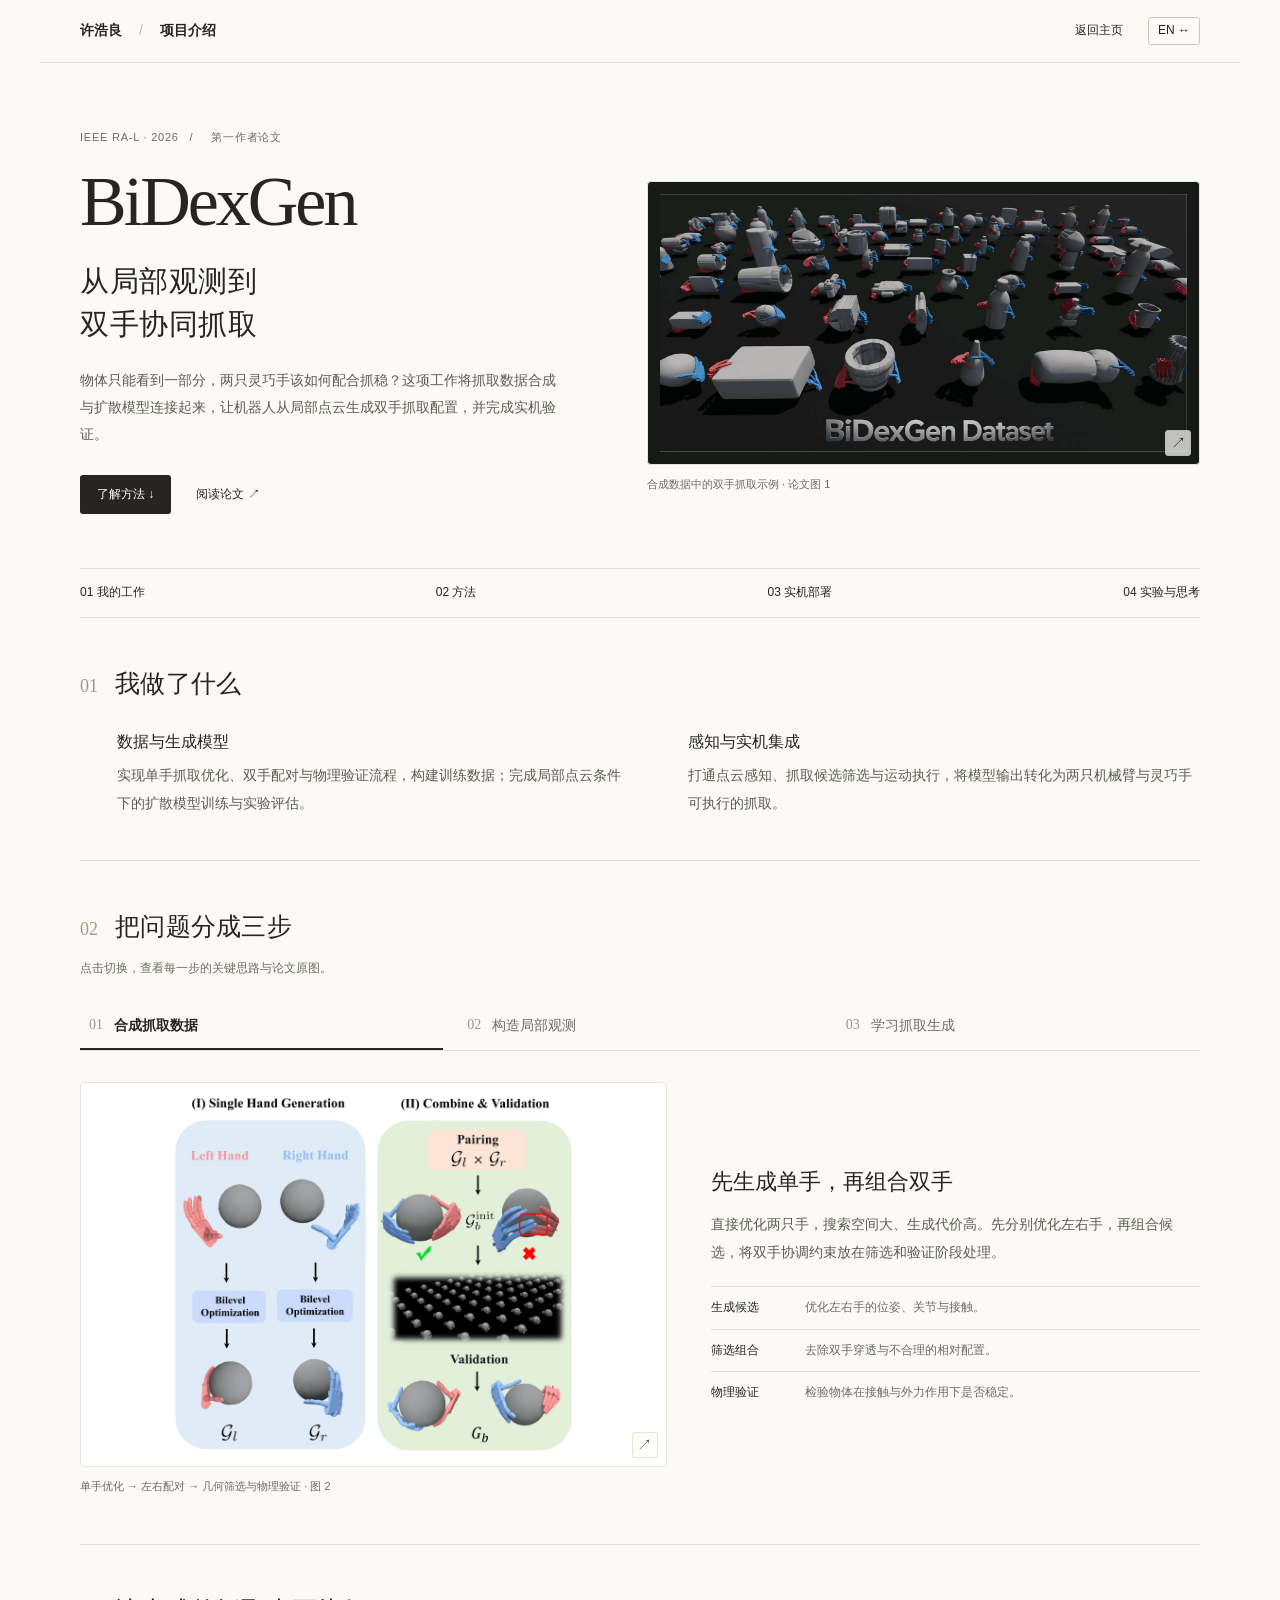
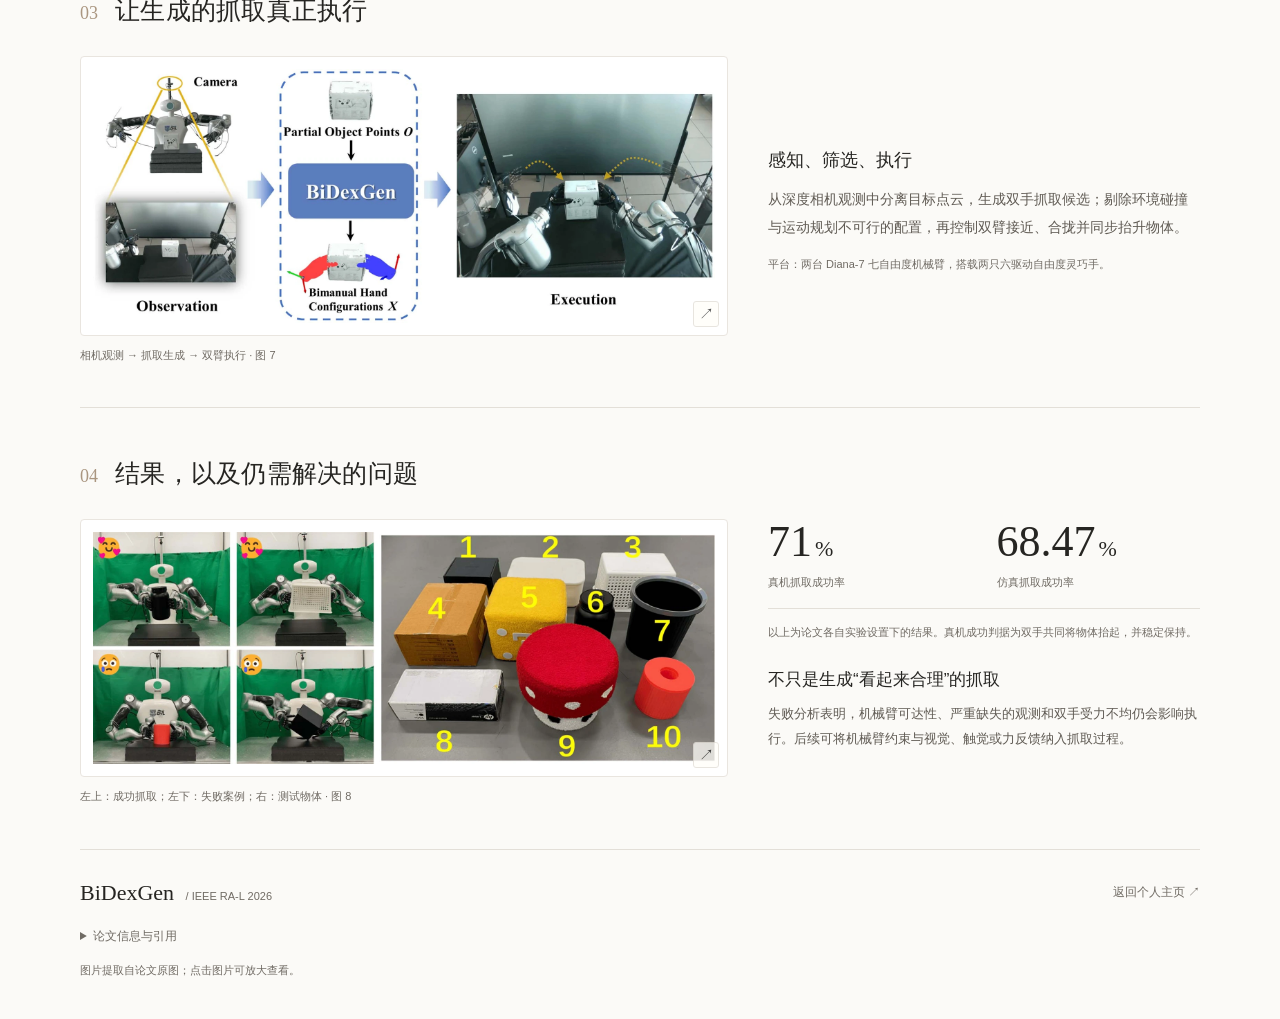
==== projects/bidexgen.html @ 2f2346ed "Add bilingual visual BiDexGen project overview" ====
<!doctype html><html lang="zh-CN"><head><meta charset="utf-8"><meta name="viewport" content="width=device-width, initial-scale=1"><meta name="description" content="BiDexGen 项目介绍：从抓取数据合成、局部观测建模到双臂灵巧手实机验证。"><title>BiDexGen · 许浩良</title><link rel="icon" href="../assets/favicon.svg"><link rel="stylesheet" href="project.css?v=20261104"><script defer src="project.js?v=20261104"></script></head><body><a data-zh="跳转到正文" data-en="Skip to content" class="skip" href="#main">跳转到正文</a><header class="topbar"><a class="home" href="../index.html"><span data-zh="许浩良" data-en="Haoliang Xu" >许浩良</span> <span aria-hidden="true">/</span> <span data-zh="项目介绍" data-en="Project notes" >项目介绍</span></a><div class="top-actions"><a data-zh="返回主页" data-en="Back to home" href="../index.html#publications">返回主页</a><button id="language" type="button" aria-label="Switch to English">EN ↔</button></div></header><main id="main"><section class="hero"><div class="hero-copy"><p class="eyebrow">IEEE RA-L · 2026 <span> / </span><span data-zh="第一作者论文" data-en="First-author publication" >第一作者论文</span></p><h1>BiDexGen</h1><h2 data-zh="从局部观测到
双手协同抓取" data-en="Bimanual grasping
from partial observations" class="hero-title">从局部观测到
双手协同抓取</h2><p data-zh="物体只能看到一部分，两只灵巧手该如何配合抓稳？这项工作将抓取数据合成与扩散模型连接起来，让机器人从局部点云生成双手抓取配置，并完成实机验证。" data-en="How can two dexterous hands grasp an object when only part of it is visible? This work connects synthetic grasp data with diffusion-based generation, taking partial point clouds to coordinated grasps and real-robot execution." class="lead">物体只能看到一部分，两只灵巧手该如何配合抓稳？这项工作将抓取数据合成与扩散模型连接起来，让机器人从局部点云生成双手抓取配置，并完成实机验证。</p><div class="hero-links"><a data-zh="了解方法 ↓" data-en="Explore the method ↓" class="solid-link" href="#method">了解方法 ↓</a><a data-zh="阅读论文 ↗" data-en="Read paper ↗" href="https://doi.org/10.1109/LRA.2026.3730312" target="_blank" rel="noopener">阅读论文 ↗</a></div></div><figure class="hero-figure"><a class="figure-link" href="../assets/projects/bidexgen/dataset.webp" data-figure aria-label="合成数据中的双手抓取示例 · 论文图 1"><img src="../assets/projects/bidexgen/dataset.webp" alt="合成数据中的双手抓取示例 · 论文图 1" loading="lazy" decoding="async"/><span class="zoom-mark" aria-hidden="true">↗</span></a><figcaption data-zh="合成数据中的双手抓取示例 · 论文图 1" data-en="Examples of synthesized bimanual grasps · Fig. 1" >合成数据中的双手抓取示例 · 论文图 1</figcaption></figure></section><nav class="chapter-nav" aria-label="Project sections"><a data-zh="01 我的工作" data-en="01 My work" href="#work">01 我的工作</a><a data-zh="02 方法" data-en="02 Method" href="#method">02 方法</a><a data-zh="03 实机部署" data-en="03 Deployment" href="#robot">03 实机部署</a><a data-zh="04 实验与思考" data-en="04 Findings" href="#results">04 实验与思考</a></nav><section id="work" class="work section"><div class="section-heading"><span class="section-number">01</span><h2 data-zh="我做了什么" data-en="My contribution" >我做了什么</h2></div><div class="work-grid"><div><h3 data-zh="数据与生成模型" data-en="Data and generative modeling" >数据与生成模型</h3><p data-zh="实现单手抓取优化、双手配对与物理验证流程，构建训练数据；完成局部点云条件下的扩散模型训练与实验评估。" data-en="Implemented single-hand grasp optimization, bimanual pairing and physical validation to construct training data; trained and evaluated a diffusion model conditioned on partial point clouds." >实现单手抓取优化、双手配对与物理验证流程，构建训练数据；完成局部点云条件下的扩散模型训练与实验评估。</p></div><div><h3 data-zh="感知与实机集成" data-en="Perception and robot integration" >感知与实机集成</h3><p data-zh="打通点云感知、抓取候选筛选与运动执行，将模型输出转化为两只机械臂与灵巧手可执行的抓取。" data-en="Connected point-cloud perception, grasp-candidate screening and motion execution to turn model predictions into grasps executable by two arms and dexterous hands." >打通点云感知、抓取候选筛选与运动执行，将模型输出转化为两只机械臂与灵巧手可执行的抓取。</p></div></div></section><section id="method" class="section"><div class="section-heading"><span class="section-number">02</span><h2 data-zh="把问题分成三步" data-en="Three connected steps" >把问题分成三步</h2></div><p data-zh="点击切换，查看每一步的关键思路与论文原图。" data-en="Select a step to explore the idea and the original figure." class="section-intro">点击切换，查看每一步的关键思路与论文原图。</p><div class="method-tabs" role="tablist" aria-label="Method stages"><button type="button" role="tab" id="tab-data" aria-controls="panel-data" aria-selected="true" tabindex="0"><span class="tab-number">01</span><span data-zh="合成抓取数据" data-en="Synthesize grasps" >合成抓取数据</span></button><button type="button" role="tab" id="tab-view" aria-controls="panel-view" aria-selected="false" tabindex="-1"><span class="tab-number">02</span><span data-zh="构造局部观测" data-en="Match observations" >构造局部观测</span></button><button type="button" role="tab" id="tab-model" aria-controls="panel-model" aria-selected="false" tabindex="-1"><span class="tab-number">03</span><span data-zh="学习抓取生成" data-en="Learn generation" >学习抓取生成</span></button></div><div class="method-panel data" id="panel-data" role="tabpanel" aria-labelledby="tab-data" tabindex="0"><figure class=""><a class="figure-link" href="../assets/projects/bidexgen/synthesis.webp" data-figure aria-label="单手优化 → 左右配对 → 几何筛选与物理验证 · 图 2"><img src="../assets/projects/bidexgen/synthesis.webp" alt="单手优化 → 左右配对 → 几何筛选与物理验证 · 图 2" loading="lazy" decoding="async"/><span class="zoom-mark" aria-hidden="true">↗</span></a><figcaption data-zh="单手优化 → 左右配对 → 几何筛选与物理验证 · 图 2" data-en="Single-hand optimization → pairing → filtering and physical validation · Fig. 2" >单手优化 → 左右配对 → 几何筛选与物理验证 · 图 2</figcaption></figure><div class="method-copy"><h3 data-zh="先生成单手，再组合双手" data-en="Generate each hand, then pair them" >先生成单手，再组合双手</h3><p data-zh="直接优化两只手，搜索空间大、生成代价高。先分别优化左右手，再组合候选，将双手协调约束放在筛选和验证阶段处理。" data-en="Jointly optimizing two dexterous hands is expensive. Optimizing each hand first and pairing the candidates reduces the search burden; filtering and validation then enforce bimanual compatibility." >直接优化两只手，搜索空间大、生成代价高。先分别优化左右手，再组合候选，将双手协调约束放在筛选和验证阶段处理。</p><dl><div><dt data-zh="生成候选" data-en="Generate candidates" >生成候选</dt><dd data-zh="优化左右手的位姿、关节与接触。" data-en="Optimize hand poses, joints and contacts." >优化左右手的位姿、关节与接触。</dd></div><div><dt data-zh="筛选组合" data-en="Filter pairs" >筛选组合</dt><dd data-zh="去除双手穿透与不合理的相对配置。" data-en="Reject inter-hand penetration and incompatible configurations." >去除双手穿透与不合理的相对配置。</dd></div><div><dt data-zh="物理验证" data-en="Validate physically" >物理验证</dt><dd data-zh="检验物体在接触与外力作用下是否稳定。" data-en="Check stability under contact and external forces." >检验物体在接触与外力作用下是否稳定。</dd></div></dl></div></div><div class="method-panel view" id="panel-view" role="tabpanel" aria-labelledby="tab-view" tabindex="0"><figure class=""><a class="figure-link" href="../assets/projects/bidexgen/observation.webp" data-figure aria-label="完整几何、抓取标注、视角选择与观测—抓取对 · 图 4"><img src="../assets/projects/bidexgen/observation.webp" alt="完整几何、抓取标注、视角选择与观测—抓取对 · 图 4" loading="lazy" decoding="async"/><span class="zoom-mark" aria-hidden="true">↗</span></a><figcaption data-zh="完整几何、抓取标注、视角选择与观测—抓取对 · 图 4" data-en="Geometry, grasp labels, view selection and observation–grasp pairs · Fig. 4" >完整几何、抓取标注、视角选择与观测—抓取对 · 图 4</figcaption></figure><div class="method-copy"><h3 data-zh="让看到的部分与抓取接触对应" data-en="Align visible surfaces with grasp contacts" >让看到的部分与抓取接触对应</h3><p data-zh="合成抓取使用完整几何，实机却只能看到局部表面。训练时结合手掌接近方向与指尖接触区域选取虚拟视角，让点云与抓取标注在空间上对应。" data-en="Synthetic grasps use complete geometry, while a real camera sees only part of an object. During training-data construction, palm approach directions and fingertip contacts guide virtual-view selection, aligning observations with grasp labels." >合成抓取使用完整几何，实机却只能看到局部表面。训练时结合手掌接近方向与指尖接触区域选取虚拟视角，让点云与抓取标注在空间上对应。</p><dl><div><dt data-zh="输入" data-en="Input" >输入</dt><dd data-zh="完整物体几何及双手抓取标注。" data-en="Complete object geometry and a labeled bimanual grasp." >完整物体几何及双手抓取标注。</dd></div><div><dt data-zh="关键处理" data-en="Key step" >关键处理</dt><dd data-zh="优先保留与双手接触相关的可见表面。" data-en="Favor views exposing contact-relevant surfaces for both hands." >优先保留与双手接触相关的可见表面。</dd></div><div><dt data-zh="作用范围" data-en="Scope" >作用范围</dt><dd data-zh="用于离线构造训练数据，不是在线控制相机。" data-en="Offline training-data construction, not online camera control." >用于离线构造训练数据，不是在线控制相机。</dd></div></dl></div></div><div class="method-panel model" id="panel-model" role="tabpanel" aria-labelledby="tab-model" tabindex="0"><figure class=""><a class="figure-link" href="../assets/projects/bidexgen/diffusion.webp" data-figure aria-label="条件扩散过程与单步去噪网络 · 图 3"><img src="../assets/projects/bidexgen/diffusion.webp" alt="条件扩散过程与单步去噪网络 · 图 3" loading="lazy" decoding="async"/><span class="zoom-mark" aria-hidden="true">↗</span></a><figcaption data-zh="条件扩散过程与单步去噪网络 · 图 3" data-en="Conditional diffusion and the one-step denoising network · Fig. 3" >条件扩散过程与单步去噪网络 · 图 3</figcaption></figure><div class="method-copy"><h3 data-zh="从局部点云，生成两只手的配置" data-en="From partial points to two hand configurations" >从局部点云，生成两只手的配置</h3><p data-zh="以局部点云为条件，从噪声开始迭代去噪，同时生成双手腕部位姿与关节配置。模型可以给出多个候选，供后续执行筛选。" data-en="Conditioned on a partial point cloud, iterative denoising generates both wrist poses and hand joint configurations. Multiple candidates can then be screened for execution." >以局部点云为条件，从噪声开始迭代去噪，同时生成双手腕部位姿与关节配置。模型可以给出多个候选，供后续执行筛选。</p><dl><div><dt data-zh="几何条件" data-en="Geometry" >几何条件</dt><dd data-zh="用 BPS 编码局部点云。" data-en="Encode the partial cloud with a Basis Point Set (BPS)." >用 BPS 编码局部点云。</dd></div><div><dt data-zh="信息融合" data-en="Fusion" >信息融合</dt><dd data-zh="通过注意力融合物体几何与双手抓取特征。" data-en="Use attention to combine object geometry and grasp features." >通过注意力融合物体几何与双手抓取特征。</dd></div><div><dt data-zh="模型输出" data-en="Output" >模型输出</dt><dd data-zh="双手抓取配置，而非完整运动轨迹。" data-en="Bimanual grasp configurations, rather than full motion trajectories." >双手抓取配置，而非完整运动轨迹。</dd></div></dl></div></div></section><section id="robot" class="section"><div class="section-heading"><span class="section-number">03</span><h2 data-zh="让生成的抓取真正执行" data-en="Making generated grasps executable" >让生成的抓取真正执行</h2></div><div class="deployment-grid"><figure class=""><a class="figure-link" href="../assets/projects/bidexgen/deployment.webp" data-figure aria-label="相机观测 → 抓取生成 → 双臂执行 · 图 7"><img src="../assets/projects/bidexgen/deployment.webp" alt="相机观测 → 抓取生成 → 双臂执行 · 图 7" loading="lazy" decoding="async"/><span class="zoom-mark" aria-hidden="true">↗</span></a><figcaption data-zh="相机观测 → 抓取生成 → 双臂执行 · 图 7" data-en="Camera observation → grasp generation → dual-arm execution · Fig. 7" >相机观测 → 抓取生成 → 双臂执行 · 图 7</figcaption></figure><div><h3 data-zh="感知、筛选、执行" data-en="Perceive, screen, execute" >感知、筛选、执行</h3><p data-zh="从深度相机观测中分离目标点云，生成双手抓取候选；剔除环境碰撞与运动规划不可行的配置，再控制双臂接近、合拢并同步抬升物体。" data-en="Segment the target point cloud from depth observations and generate bimanual grasp candidates. Reject environmental collisions and motion-planning failures, then approach, close both hands and lift the object synchronously." >从深度相机观测中分离目标点云，生成双手抓取候选；剔除环境碰撞与运动规划不可行的配置，再控制双臂接近、合拢并同步抬升物体。</p><p data-zh="平台：两台 Diana-7 七自由度机械臂，搭载两只六驱动自由度灵巧手。" data-en="Platform: two Diana-7 seven-DoF arms, each fitted with a dexterous hand with six actuated DoFs." class="small-note">平台：两台 Diana-7 七自由度机械臂，搭载两只六驱动自由度灵巧手。</p></div></div></section><section id="results" class="section results"><div class="section-heading"><span class="section-number">04</span><h2 data-zh="结果，以及仍需解决的问题" data-en="Results and remaining challenges" >结果，以及仍需解决的问题</h2></div><div class="results-grid"><div><figure class=""><a class="figure-link" href="../assets/projects/bidexgen/experiments.webp" data-figure aria-label="左上：成功抓取；左下：失败案例；右：测试物体 · 图 8"><img src="../assets/projects/bidexgen/experiments.webp" alt="左上：成功抓取；左下：失败案例；右：测试物体 · 图 8" loading="lazy" decoding="async"/><span class="zoom-mark" aria-hidden="true">↗</span></a><figcaption data-zh="左上：成功抓取；左下：失败案例；右：测试物体 · 图 8" data-en="Upper left: successes; lower left: failures; right: test objects · Fig. 8" >左上：成功抓取；左下：失败案例；右：测试物体 · 图 8</figcaption></figure></div><div class="results-copy"><div class="metrics"><div><strong>71<span>%</span></strong><span data-zh="真机抓取成功率" data-en="Real-robot grasp success" >真机抓取成功率</span></div><div><strong>68.47<span>%</span></strong><span data-zh="仿真抓取成功率" data-en="Simulation grasp success" >仿真抓取成功率</span></div></div><p data-zh="以上为论文各自实验设置下的结果。真机成功判据为双手共同将物体抬起，并稳定保持。" data-en="Results are reported under the respective experimental settings in the paper. Real-robot success requires lifting the object with both hands and holding it stably." class="small-note">以上为论文各自实验设置下的结果。真机成功判据为双手共同将物体抬起，并稳定保持。</p><h3 data-zh="不只是生成“看起来合理”的抓取" data-en="Beyond plausible-looking grasps" >不只是生成“看起来合理”的抓取</h3><p data-zh="失败分析表明，机械臂可达性、严重缺失的观测和双手受力不均仍会影响执行。后续可将机械臂约束与视觉、触觉或力反馈纳入抓取过程。" data-en="Failures expose limits in arm reachability, severely incomplete observations and unbalanced support. Incorporating arm constraints and visual, tactile or force feedback is a direction for further work." >失败分析表明，机械臂可达性、严重缺失的观测和双手受力不均仍会影响执行。后续可将机械臂约束与视觉、触觉或力反馈纳入抓取过程。</p></div></div></section><footer><div class="footer-top"><div class="footer-brand">BiDexGen <span> / IEEE RA-L 2026</span></div><a data-zh="返回个人主页 ↗" data-en="Back to homepage ↗" href="../index.html#publications">返回个人主页 ↗</a></div><details><summary><span data-zh="论文信息与引用" data-en="Publication and citation" >论文信息与引用</span></summary><p>Haoliang Xu, Zexiang Guo, Lipeng Chen, Syed Muhammad Nashit Arshad, Fei Chen, and Qiang Li. <em>Toward Bimanual Dexterous Grasp of Partially Observable Objects With Data Synthesis and Diffusion-Based Generation Approach.</em> IEEE Robotics and Automation Letters, 11(11): 12496–12503, 2026. <a href="https://doi.org/10.1109/LRA.2026.3730312">doi:10.1109/LRA.2026.3730312</a></p></details><p data-zh="图片提取自论文原图；点击图片可放大查看。" data-en="Figures extracted from the paper. Select any figure to enlarge it." class="small-note">图片提取自论文原图；点击图片可放大查看。</p></footer></main><dialog id="figure-dialog" aria-label="Figure viewer"><div class="viewer-bar"><p id="figure-title"></p><button id="close-figure" type="button"><span data-zh="关闭 ×" data-en="Close ×" >关闭 ×</span></button></div><img id="figure-large" alt=""></dialog></body></html>
---- projects/project.css ----
:root{color-scheme:light;--ink:#262522;--muted:#706b64;--line:#e3dfd8;--accent:#855b38;--paper:#fbfaf7}*{box-sizing:border-box}html{scroll-behavior:smooth;scroll-padding-top:92px}body{margin:0;background:var(--paper);color:var(--ink);font-family:Inter,-apple-system,BlinkMacSystemFont,"Segoe UI","Noto Sans CJK SC","Microsoft YaHei",sans-serif;font-size:15px;line-height:1.8}a{color:inherit;text-decoration:none}button{font:inherit;color:inherit;cursor:pointer}a:focus-visible,button:focus-visible,[tabindex]:focus-visible{outline:2px solid var(--accent);outline-offset:5px}a:hover{color:var(--accent)}p,h1,h2,h3,figure,dl,dd{margin:0}button,a{-webkit-tap-highlight-color:transparent}.skip{position:fixed;top:-100px;background:#fff;padding:12px;z-index:20}.skip:focus{top:0}.topbar{position:sticky;top:0;z-index:5;display:flex;justify-content:space-between;align-items:center;max-width:1200px;margin:auto;padding:17px 40px;background:rgba(251,250,247,.97);border-bottom:1px solid var(--line);gap:20px}.home{font-size:14px;font-weight:600}.home>span[aria-hidden]{margin:0 13px;font-weight:400;color:#bcb5ac}.top-actions{display:flex;gap:25px;align-items:center;font-size:12px}#language{border:1px solid #cfc7bc;border-radius:3px;background:transparent;padding:2px 9px;white-space:nowrap}main{max-width:1200px;padding:0 40px;margin:auto}.hero{display:grid;grid-template-columns:1fr 1.08fr;align-items:center;gap:55px;padding:65px 0 54px}.eyebrow{font-size:11px;letter-spacing:.07em;color:var(--muted)}.eyebrow>span{margin:0 7px}h1{font-family:Georgia,"Times New Roman",serif;font-weight:400;font-size:70px;letter-spacing:-3px;line-height:1.12;margin:16px 0 18px}.hero-title{white-space:pre-line;font-size:29px;line-height:1.5;font-weight:500;letter-spacing:.02em}.lead{font-size:14px;color:#605b54;line-height:1.95;margin-top:20px;max-width:480px}.hero-links{display:flex;align-items:center;gap:25px;font-size:12px;margin-top:26px}.solid-link{background:var(--ink);color:#fff;padding:9px 17px;border-radius:3px}.solid-link:hover{background:#484138;color:#fff}.hero-figure{min-width:0}.hero-figure .figure-link{background:#171917;border-radius:4px;overflow:hidden}.hero-figure img{width:100%;height:auto}.figure-link{display:flex;position:relative;align-items:center;justify-content:center;background:#fff;border:1px solid #e9e5df;border-radius:4px;padding:12px}.figure-link img{max-width:100%;width:100%;height:auto;display:block;object-fit:contain}.zoom-mark{position:absolute;bottom:8px;right:8px;background:#fffef9e8;color:#333;border:1px solid #e3dfd8;border-radius:3px;line-height:24px;width:26px;text-align:center;opacity:.8;font-family:sans-serif}.figure-link:hover .zoom-mark{opacity:1}figcaption{font-size:11px;line-height:1.7;color:var(--muted);margin-top:10px}.chapter-nav{display:flex;justify-content:space-between;border-top:1px solid var(--line);border-bottom:1px solid var(--line);padding:13px 0;gap:20px;font-size:12px}.section{padding:43px 0;border-bottom:1px solid var(--line)}.section-heading{display:flex;align-items:baseline;gap:17px;margin-bottom:23px}.section-number{font-family:Georgia,serif;font-size:18px;color:#aa9680}.section-heading h2{font-size:25px;font-weight:500;letter-spacing:.01em}h3{font-size:18px;line-height:1.6;font-weight:500;margin-bottom:12px}.work-grid{display:grid;grid-template-columns:1fr 1fr;gap:58px;padding-left:37px}.work-grid h3{font-size:16px;margin-bottom:8px}.work-grid p,.method-copy p,.deployment-grid p,.results-copy p{color:#605b54;font-size:14px;line-height:1.95}.section-intro{font-size:12px;color:var(--muted);margin-top:-14px;margin-bottom:22px}.method-tabs{display:grid;grid-template-columns:repeat(3,1fr);border-bottom:1px solid var(--line);gap:15px}.method-tabs button{display:flex;align-items:center;gap:11px;padding:12px 9px;border:0;border-bottom:2px solid transparent;background:transparent;font-size:14px;line-height:1.6;text-align:left;color:var(--muted)}.tab-number{font:14px Georgia,serif;color:#a29687}.method-tabs button[aria-selected=true]{color:var(--ink);border-bottom-color:var(--ink);font-weight:600}.method-tabs button:hover{background:#f2efe9}.method-panel{display:grid;grid-template-columns:1.2fr 1fr;gap:44px;align-items:center;padding-top:26px;min-height:450px}.method-panel[hidden]{display:none}.method-panel figure{min-width:0}.method-panel .figure-link{min-height:315px}.method-panel img{max-height:365px}.method-panel.data .figure-link{padding:14px;min-height:370px}.method-panel.data img{height:355px;width:auto}.method-copy{padding:15px 0}.method-copy h3{font-size:22px;line-height:1.6}.method-copy dl{margin-top:20px}.method-copy dl>div{display:grid;grid-template-columns:80px 1fr;gap:14px;border-top:1px solid var(--line);padding:10px 0;font-size:12px;line-height:1.8}.method-copy dt{font-weight:500}.method-copy dd{color:var(--muted)}.deployment-grid{display:grid;grid-template-columns:1.5fr 1fr;align-items:center;gap:40px}.deployment-grid .figure-link{min-height:230px}.small-note{font-size:11px!important;color:var(--muted)!important;line-height:1.8!important;margin-top:14px}.results-grid{display:grid;grid-template-columns:1.5fr 1fr;gap:40px;align-items:start}.results-grid .figure-link{min-height:230px}.metrics{display:flex;gap:25px;border-bottom:1px solid var(--line);padding-bottom:15px;margin-top:-8px}.metrics>div{flex:1}.metrics strong{font-family:Georgia,serif;font-weight:400;font-size:44px;line-height:1.4;white-space:nowrap}.metrics strong>span{font-size:22px;margin-left:3px}.metrics>div>span{display:block;font-size:11px;color:var(--muted)}.results-copy h3{font-size:17px;margin-top:23px;margin-bottom:8px}.results-copy>p:not(.small-note){font-size:13px}footer{padding:30px 0 38px;font-size:12px;color:var(--muted)}.footer-top{display:flex;justify-content:space-between;gap:20px;align-items:center;margin-bottom:20px}.footer-brand{font:22px Georgia,serif;color:var(--ink)}.footer-brand>span{font:11px sans-serif;color:var(--muted);margin-left:6px}details summary{cursor:pointer;width:fit-content}details p{margin-top:12px;max-width:900px;overflow-wrap:anywhere}details a{text-decoration:underline}dialog{width:min(1280px,96vw);max-width:96vw;max-height:94dvh;border:1px solid #ddd;border-radius:5px;padding:16px 20px;background:#fff;color:var(--ink)}dialog::backdrop{background:#161513cf}.viewer-bar{display:flex;align-items:center;justify-content:space-between;gap:20px;margin-bottom:16px;font-size:12px}.viewer-bar button{flex:none;background:transparent;border:1px solid #ccc;border-radius:3px;padding:4px 12px;font-size:12px}#figure-large{display:block;max-width:100%;width:auto;max-height:calc(94dvh - 100px);object-fit:contain;margin:auto}.viewer-open{overflow:hidden}
@media(min-width:1000px){.hero-figure{transform:translateY(16px)}}
@media(max-width:900px){main{padding:0 26px}.topbar{padding:15px 26px}.hero{gap:25px;padding:45px 0}.hero-title{font-size:24px}h1{font-size:60px}.method-panel{gap:28px}.method-copy h3{font-size:20px}.deployment-grid,.results-grid{grid-template-columns:1.2fr 1fr;gap:26px}.work-grid{gap:32px;padding-left:0}.metrics strong{font-size:36px}}
@media(max-width:650px){html{scroll-padding-top:90px}main{padding:0 20px}.topbar{padding:13px 20px}.home{font-size:12px}.home>span[aria-hidden]{margin:0 6px}.top-actions{gap:10px}.top-actions>a{display:none}.hero{grid-template-columns:1fr;padding:30px 0;gap:28px}.eyebrow{font-size:10px}h1{font-size:58px;margin:12px 0}.hero-title{font-size:26px}.lead{font-size:14px}.hero-figure .figure-link{padding:0}.chapter-nav{display:grid;grid-template-columns:1fr 1fr;gap:7px 15px;font-size:11px}.section{padding:30px 0}.section-heading{gap:12px;margin-bottom:18px}.section-heading h2{font-size:22px}.work-grid{grid-template-columns:1fr;gap:20px}.section-intro{margin-top:-6px}.method-tabs{gap:3px}.method-tabs button{font-size:12px;gap:5px;padding:9px 3px}.tab-number{font-size:12px}.method-panel{grid-template-columns:1fr;gap:15px;padding-top:20px;min-height:0}.method-panel .figure-link,.method-panel.data .figure-link{min-height:0;padding:9px}.method-panel.data img{height:auto;max-height:340px}.method-panel img{max-height:340px}.method-copy{padding:0}.method-copy h3{font-size:20px}.method-copy dl{margin-top:16px}.method-copy dl>div{grid-template-columns:72px 1fr}.deployment-grid,.results-grid{grid-template-columns:1fr;gap:20px}.deployment-grid .figure-link,.results-grid .figure-link{min-height:0}.metrics{padding-top:6px;max-width:360px}.metrics strong{font-size:42px}.results-copy h3{margin-top:20px}.footer-top{align-items:flex-start}.footer-brand{font-size:19px}.footer-brand>span{display:block;margin:8px 0 0}.footer-top>a{font-size:11px}dialog{padding:12px}.viewer-bar{align-items:flex-start;gap:10px;font-size:11px}}
@media(prefers-reduced-motion:reduce){html{scroll-behavior:auto}}
@media print{.topbar,.chapter-nav,.hero-links,.method-tabs,.zoom-mark{display:none}.method-panel[hidden]{display:grid}.method-panel{break-inside:avoid}body{background:#fff}main{padding:0}a{color:inherit}.hero{padding-top:0}}
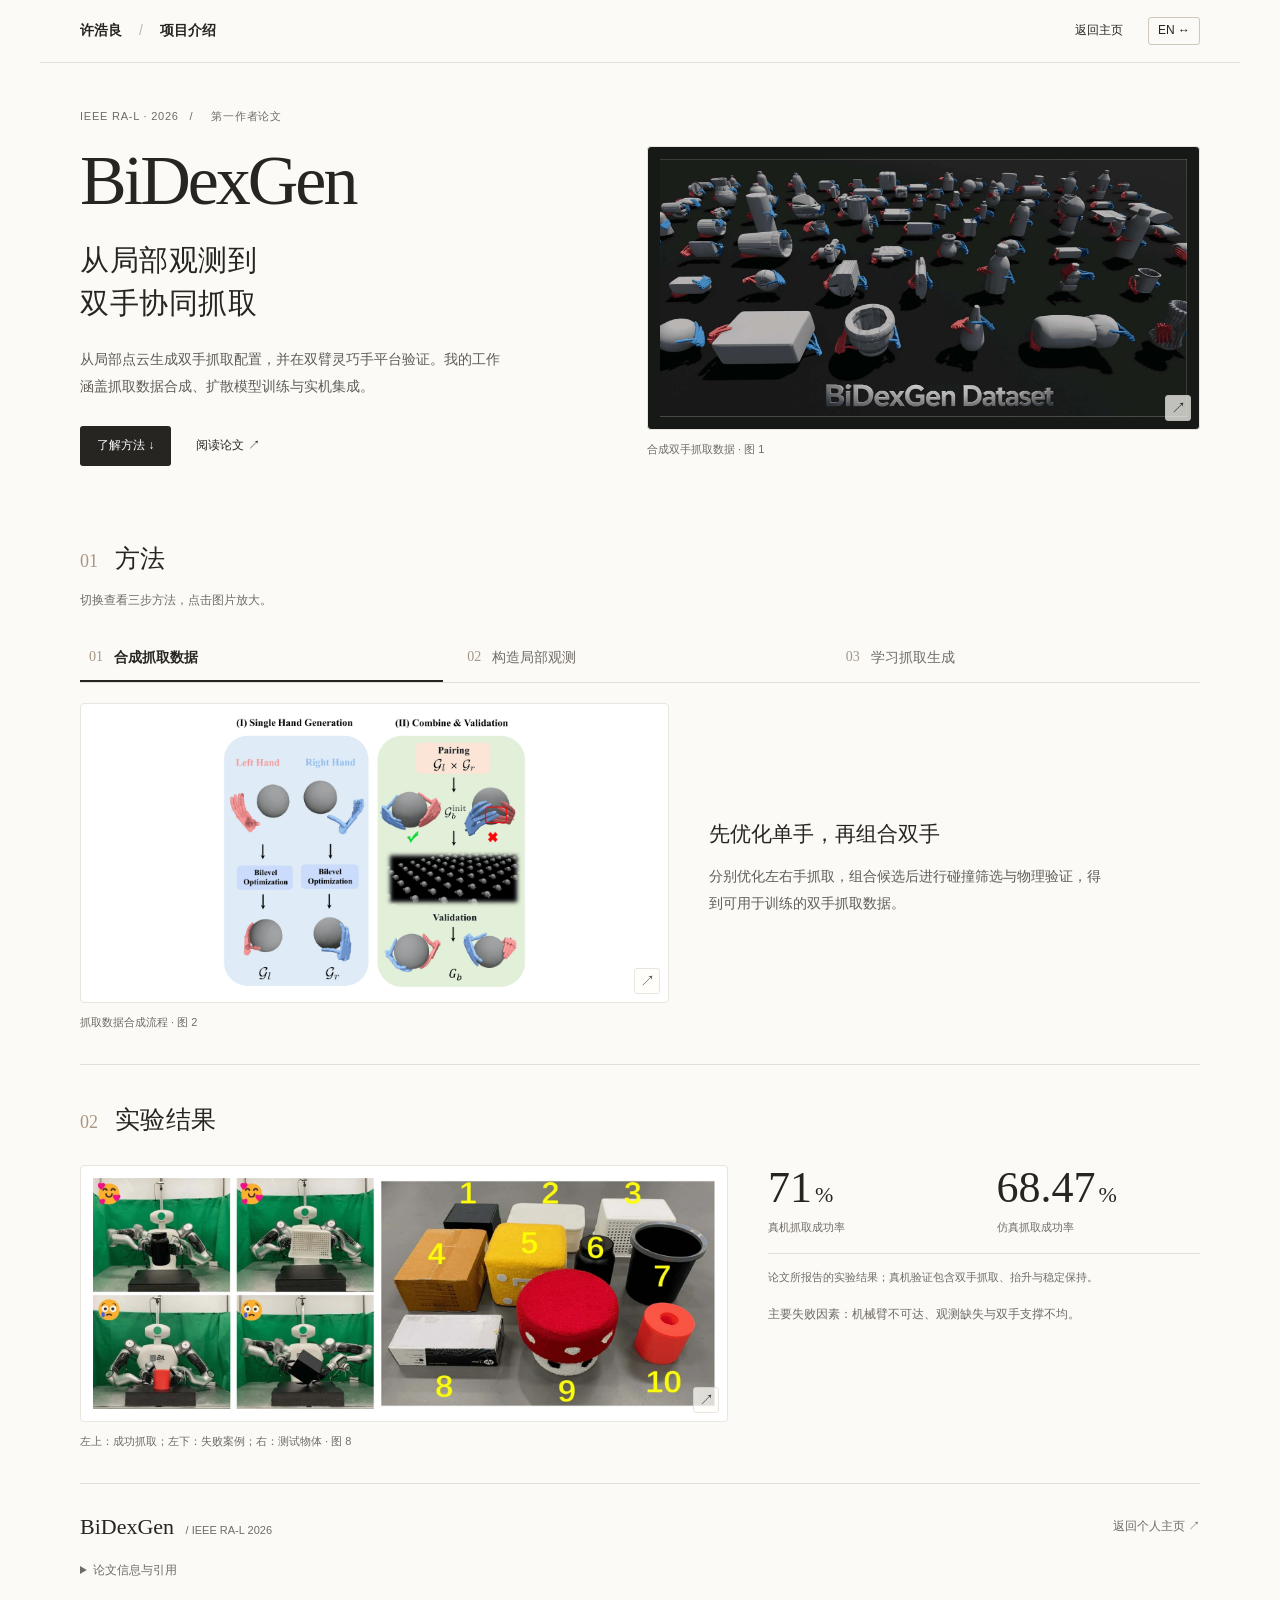
==== commit 36f6ad4e: "Condense BiDexGen overview and reduce explanatory copy" ====
--- a/projects/bidexgen.html
+++ b/projects/bidexgen.html
@@ -1,4 +1,5 @@
-<!doctype html><html lang="zh-CN"><head><meta charset="utf-8"><meta name="viewport" content="width=device-width, initial-scale=1"><meta name="description" content="BiDexGen 项目介绍：从抓取数据合成、局部观测建模到双臂灵巧手实机验证。"><title>BiDexGen · 许浩良</title><link rel="icon" href="../assets/favicon.svg"><link rel="stylesheet" href="project.css?v=20261104"><script defer src="project.js?v=20261104"></script></head><body><a data-zh="跳转到正文" data-en="Skip to content" class="skip" href="#main">跳转到正文</a><header class="topbar"><a class="home" href="../index.html"><span data-zh="许浩良" data-en="Haoliang Xu" >许浩良</span> <span aria-hidden="true">/</span> <span data-zh="项目介绍" data-en="Project notes" >项目介绍</span></a><div class="top-actions"><a data-zh="返回主页" data-en="Back to home" href="../index.html#publications">返回主页</a><button id="language" type="button" aria-label="Switch to English">EN ↔</button></div></header><main id="main"><section class="hero"><div class="hero-copy"><p class="eyebrow">IEEE RA-L · 2026 <span> / </span><span data-zh="第一作者论文" data-en="First-author publication" >第一作者论文</span></p><h1>BiDexGen</h1><h2 data-zh="从局部观测到
-双手协同抓取" data-en="Bimanual grasping
-from partial observations" class="hero-title">从局部观测到
-双手协同抓取</h2><p data-zh="物体只能看到一部分，两只灵巧手该如何配合抓稳？这项工作将抓取数据合成与扩散模型连接起来，让机器人从局部点云生成双手抓取配置，并完成实机验证。" data-en="How can two dexterous hands grasp an object when only part of it is visible? This work connects synthetic grasp data with diffusion-based generation, taking partial point clouds to coordinated grasps and real-robot execution." class="lead">物体只能看到一部分，两只灵巧手该如何配合抓稳？这项工作将抓取数据合成与扩散模型连接起来，让机器人从局部点云生成双手抓取配置，并完成实机验证。</p><div class="hero-links"><a data-zh="了解方法 ↓" data-en="Explore the method ↓" class="solid-link" href="#method">了解方法 ↓</a><a data-zh="阅读论文 ↗" data-en="Read paper ↗" href="https://doi.org/10.1109/LRA.2026.3730312" target="_blank" rel="noopener">阅读论文 ↗</a></div></div><figure class="hero-figure"><a class="figure-link" href="../assets/projects/bidexgen/dataset.webp" data-figure aria-label="合成数据中的双手抓取示例 · 论文图 1"><img src="../assets/projects/bidexgen/dataset.webp" alt="合成数据中的双手抓取示例 · 论文图 1" loading="lazy" decoding="async"/><span class="zoom-mark" aria-hidden="true">↗</span></a><figcaption data-zh="合成数据中的双手抓取示例 · 论文图 1" data-en="Examples of synthesized bimanual grasps · Fig. 1" >合成数据中的双手抓取示例 · 论文图 1</figcaption></figure></section><nav class="chapter-nav" aria-label="Project sections"><a data-zh="01 我的工作" data-en="01 My work" href="#work">01 我的工作</a><a data-zh="02 方法" data-en="02 Method" href="#method">02 方法</a><a data-zh="03 实机部署" data-en="03 Deployment" href="#robot">03 实机部署</a><a data-zh="04 实验与思考" data-en="04 Findings" href="#results">04 实验与思考</a></nav><section id="work" class="work section"><div class="section-heading"><span class="section-number">01</span><h2 data-zh="我做了什么" data-en="My contribution" >我做了什么</h2></div><div class="work-grid"><div><h3 data-zh="数据与生成模型" data-en="Data and generative modeling" >数据与生成模型</h3><p data-zh="实现单手抓取优化、双手配对与物理验证流程，构建训练数据；完成局部点云条件下的扩散模型训练与实验评估。" data-en="Implemented single-hand grasp optimization, bimanual pairing and physical validation to construct training data; trained and evaluated a diffusion model conditioned on partial point clouds." >实现单手抓取优化、双手配对与物理验证流程，构建训练数据；完成局部点云条件下的扩散模型训练与实验评估。</p></div><div><h3 data-zh="感知与实机集成" data-en="Perception and robot integration" >感知与实机集成</h3><p data-zh="打通点云感知、抓取候选筛选与运动执行，将模型输出转化为两只机械臂与灵巧手可执行的抓取。" data-en="Connected point-cloud perception, grasp-candidate screening and motion execution to turn model predictions into grasps executable by two arms and dexterous hands." >打通点云感知、抓取候选筛选与运动执行，将模型输出转化为两只机械臂与灵巧手可执行的抓取。</p></div></div></section><section id="method" class="section"><div class="section-heading"><span class="section-number">02</span><h2 data-zh="把问题分成三步" data-en="Three connected steps" >把问题分成三步</h2></div><p data-zh="点击切换，查看每一步的关键思路与论文原图。" data-en="Select a step to explore the idea and the original figure." class="section-intro">点击切换，查看每一步的关键思路与论文原图。</p><div class="method-tabs" role="tablist" aria-label="Method stages"><button type="button" role="tab" id="tab-data" aria-controls="panel-data" aria-selected="true" tabindex="0"><span class="tab-number">01</span><span data-zh="合成抓取数据" data-en="Synthesize grasps" >合成抓取数据</span></button><button type="button" role="tab" id="tab-view" aria-controls="panel-view" aria-selected="false" tabindex="-1"><span class="tab-number">02</span><span data-zh="构造局部观测" data-en="Match observations" >构造局部观测</span></button><button type="button" role="tab" id="tab-model" aria-controls="panel-model" aria-selected="false" tabindex="-1"><span class="tab-number">03</span><span data-zh="学习抓取生成" data-en="Learn generation" >学习抓取生成</span></button></div><div class="method-panel data" id="panel-data" role="tabpanel" aria-labelledby="tab-data" tabindex="0"><figure class=""><a class="figure-link" href="../assets/projects/bidexgen/synthesis.webp" data-figure aria-label="单手优化 → 左右配对 → 几何筛选与物理验证 · 图 2"><img src="../assets/projects/bidexgen/synthesis.webp" alt="单手优化 → 左右配对 → 几何筛选与物理验证 · 图 2" loading="lazy" decoding="async"/><span class="zoom-mark" aria-hidden="true">↗</span></a><figcaption data-zh="单手优化 → 左右配对 → 几何筛选与物理验证 · 图 2" data-en="Single-hand optimization → pairing → filtering and physical validation · Fig. 2" >单手优化 → 左右配对 → 几何筛选与物理验证 · 图 2</figcaption></figure><div class="method-copy"><h3 data-zh="先生成单手，再组合双手" data-en="Generate each hand, then pair them" >先生成单手，再组合双手</h3><p data-zh="直接优化两只手，搜索空间大、生成代价高。先分别优化左右手，再组合候选，将双手协调约束放在筛选和验证阶段处理。" data-en="Jointly optimizing two dexterous hands is expensive. Optimizing each hand first and pairing the candidates reduces the search burden; filtering and validation then enforce bimanual compatibility." >直接优化两只手，搜索空间大、生成代价高。先分别优化左右手，再组合候选，将双手协调约束放在筛选和验证阶段处理。</p><dl><div><dt data-zh="生成候选" data-en="Generate candidates" >生成候选</dt><dd data-zh="优化左右手的位姿、关节与接触。" data-en="Optimize hand poses, joints and contacts." >优化左右手的位姿、关节与接触。</dd></div><div><dt data-zh="筛选组合" data-en="Filter pairs" >筛选组合</dt><dd data-zh="去除双手穿透与不合理的相对配置。" data-en="Reject inter-hand penetration and incompatible configurations." >去除双手穿透与不合理的相对配置。</dd></div><div><dt data-zh="物理验证" data-en="Validate physically" >物理验证</dt><dd data-zh="检验物体在接触与外力作用下是否稳定。" data-en="Check stability under contact and external forces." >检验物体在接触与外力作用下是否稳定。</dd></div></dl></div></div><div class="method-panel view" id="panel-view" role="tabpanel" aria-labelledby="tab-view" tabindex="0"><figure class=""><a class="figure-link" href="../assets/projects/bidexgen/observation.webp" data-figure aria-label="完整几何、抓取标注、视角选择与观测—抓取对 · 图 4"><img src="../assets/projects/bidexgen/observation.webp" alt="完整几何、抓取标注、视角选择与观测—抓取对 · 图 4" loading="lazy" decoding="async"/><span class="zoom-mark" aria-hidden="true">↗</span></a><figcaption data-zh="完整几何、抓取标注、视角选择与观测—抓取对 · 图 4" data-en="Geometry, grasp labels, view selection and observation–grasp pairs · Fig. 4" >完整几何、抓取标注、视角选择与观测—抓取对 · 图 4</figcaption></figure><div class="method-copy"><h3 data-zh="让看到的部分与抓取接触对应" data-en="Align visible surfaces with grasp contacts" >让看到的部分与抓取接触对应</h3><p data-zh="合成抓取使用完整几何，实机却只能看到局部表面。训练时结合手掌接近方向与指尖接触区域选取虚拟视角，让点云与抓取标注在空间上对应。" data-en="Synthetic grasps use complete geometry, while a real camera sees only part of an object. During training-data construction, palm approach directions and fingertip contacts guide virtual-view selection, aligning observations with grasp labels." >合成抓取使用完整几何，实机却只能看到局部表面。训练时结合手掌接近方向与指尖接触区域选取虚拟视角，让点云与抓取标注在空间上对应。</p><dl><div><dt data-zh="输入" data-en="Input" >输入</dt><dd data-zh="完整物体几何及双手抓取标注。" data-en="Complete object geometry and a labeled bimanual grasp." >完整物体几何及双手抓取标注。</dd></div><div><dt data-zh="关键处理" data-en="Key step" >关键处理</dt><dd data-zh="优先保留与双手接触相关的可见表面。" data-en="Favor views exposing contact-relevant surfaces for both hands." >优先保留与双手接触相关的可见表面。</dd></div><div><dt data-zh="作用范围" data-en="Scope" >作用范围</dt><dd data-zh="用于离线构造训练数据，不是在线控制相机。" data-en="Offline training-data construction, not online camera control." >用于离线构造训练数据，不是在线控制相机。</dd></div></dl></div></div><div class="method-panel model" id="panel-model" role="tabpanel" aria-labelledby="tab-model" tabindex="0"><figure class=""><a class="figure-link" href="../assets/projects/bidexgen/diffusion.webp" data-figure aria-label="条件扩散过程与单步去噪网络 · 图 3"><img src="../assets/projects/bidexgen/diffusion.webp" alt="条件扩散过程与单步去噪网络 · 图 3" loading="lazy" decoding="async"/><span class="zoom-mark" aria-hidden="true">↗</span></a><figcaption data-zh="条件扩散过程与单步去噪网络 · 图 3" data-en="Conditional diffusion and the one-step denoising network · Fig. 3" >条件扩散过程与单步去噪网络 · 图 3</figcaption></figure><div class="method-copy"><h3 data-zh="从局部点云，生成两只手的配置" data-en="From partial points to two hand configurations" >从局部点云，生成两只手的配置</h3><p data-zh="以局部点云为条件，从噪声开始迭代去噪，同时生成双手腕部位姿与关节配置。模型可以给出多个候选，供后续执行筛选。" data-en="Conditioned on a partial point cloud, iterative denoising generates both wrist poses and hand joint configurations. Multiple candidates can then be screened for execution." >以局部点云为条件，从噪声开始迭代去噪，同时生成双手腕部位姿与关节配置。模型可以给出多个候选，供后续执行筛选。</p><dl><div><dt data-zh="几何条件" data-en="Geometry" >几何条件</dt><dd data-zh="用 BPS 编码局部点云。" data-en="Encode the partial cloud with a Basis Point Set (BPS)." >用 BPS 编码局部点云。</dd></div><div><dt data-zh="信息融合" data-en="Fusion" >信息融合</dt><dd data-zh="通过注意力融合物体几何与双手抓取特征。" data-en="Use attention to combine object geometry and grasp features." >通过注意力融合物体几何与双手抓取特征。</dd></div><div><dt data-zh="模型输出" data-en="Output" >模型输出</dt><dd data-zh="双手抓取配置，而非完整运动轨迹。" data-en="Bimanual grasp configurations, rather than full motion trajectories." >双手抓取配置，而非完整运动轨迹。</dd></div></dl></div></div></section><section id="robot" class="section"><div class="section-heading"><span class="section-number">03</span><h2 data-zh="让生成的抓取真正执行" data-en="Making generated grasps executable" >让生成的抓取真正执行</h2></div><div class="deployment-grid"><figure class=""><a class="figure-link" href="../assets/projects/bidexgen/deployment.webp" data-figure aria-label="相机观测 → 抓取生成 → 双臂执行 · 图 7"><img src="../assets/projects/bidexgen/deployment.webp" alt="相机观测 → 抓取生成 → 双臂执行 · 图 7" loading="lazy" decoding="async"/><span class="zoom-mark" aria-hidden="true">↗</span></a><figcaption data-zh="相机观测 → 抓取生成 → 双臂执行 · 图 7" data-en="Camera observation → grasp generation → dual-arm execution · Fig. 7" >相机观测 → 抓取生成 → 双臂执行 · 图 7</figcaption></figure><div><h3 data-zh="感知、筛选、执行" data-en="Perceive, screen, execute" >感知、筛选、执行</h3><p data-zh="从深度相机观测中分离目标点云，生成双手抓取候选；剔除环境碰撞与运动规划不可行的配置，再控制双臂接近、合拢并同步抬升物体。" data-en="Segment the target point cloud from depth observations and generate bimanual grasp candidates. Reject environmental collisions and motion-planning failures, then approach, close both hands and lift the object synchronously." >从深度相机观测中分离目标点云，生成双手抓取候选；剔除环境碰撞与运动规划不可行的配置，再控制双臂接近、合拢并同步抬升物体。</p><p data-zh="平台：两台 Diana-7 七自由度机械臂，搭载两只六驱动自由度灵巧手。" data-en="Platform: two Diana-7 seven-DoF arms, each fitted with a dexterous hand with six actuated DoFs." class="small-note">平台：两台 Diana-7 七自由度机械臂，搭载两只六驱动自由度灵巧手。</p></div></div></section><section id="results" class="section results"><div class="section-heading"><span class="section-number">04</span><h2 data-zh="结果，以及仍需解决的问题" data-en="Results and remaining challenges" >结果，以及仍需解决的问题</h2></div><div class="results-grid"><div><figure class=""><a class="figure-link" href="../assets/projects/bidexgen/experiments.webp" data-figure aria-label="左上：成功抓取；左下：失败案例；右：测试物体 · 图 8"><img src="../assets/projects/bidexgen/experiments.webp" alt="左上：成功抓取；左下：失败案例；右：测试物体 · 图 8" loading="lazy" decoding="async"/><span class="zoom-mark" aria-hidden="true">↗</span></a><figcaption data-zh="左上：成功抓取；左下：失败案例；右：测试物体 · 图 8" data-en="Upper left: successes; lower left: failures; right: test objects · Fig. 8" >左上：成功抓取；左下：失败案例；右：测试物体 · 图 8</figcaption></figure></div><div class="results-copy"><div class="metrics"><div><strong>71<span>%</span></strong><span data-zh="真机抓取成功率" data-en="Real-robot grasp success" >真机抓取成功率</span></div><div><strong>68.47<span>%</span></strong><span data-zh="仿真抓取成功率" data-en="Simulation grasp success" >仿真抓取成功率</span></div></div><p data-zh="以上为论文各自实验设置下的结果。真机成功判据为双手共同将物体抬起，并稳定保持。" data-en="Results are reported under the respective experimental settings in the paper. Real-robot success requires lifting the object with both hands and holding it stably." class="small-note">以上为论文各自实验设置下的结果。真机成功判据为双手共同将物体抬起，并稳定保持。</p><h3 data-zh="不只是生成“看起来合理”的抓取" data-en="Beyond plausible-looking grasps" >不只是生成“看起来合理”的抓取</h3><p data-zh="失败分析表明，机械臂可达性、严重缺失的观测和双手受力不均仍会影响执行。后续可将机械臂约束与视觉、触觉或力反馈纳入抓取过程。" data-en="Failures expose limits in arm reachability, severely incomplete observations and unbalanced support. Incorporating arm constraints and visual, tactile or force feedback is a direction for further work." >失败分析表明，机械臂可达性、严重缺失的观测和双手受力不均仍会影响执行。后续可将机械臂约束与视觉、触觉或力反馈纳入抓取过程。</p></div></div></section><footer><div class="footer-top"><div class="footer-brand">BiDexGen <span> / IEEE RA-L 2026</span></div><a data-zh="返回个人主页 ↗" data-en="Back to homepage ↗" href="../index.html#publications">返回个人主页 ↗</a></div><details><summary><span data-zh="论文信息与引用" data-en="Publication and citation" >论文信息与引用</span></summary><p>Haoliang Xu, Zexiang Guo, Lipeng Chen, Syed Muhammad Nashit Arshad, Fei Chen, and Qiang Li. <em>Toward Bimanual Dexterous Grasp of Partially Observable Objects With Data Synthesis and Diffusion-Based Generation Approach.</em> IEEE Robotics and Automation Letters, 11(11): 12496–12503, 2026. <a href="https://doi.org/10.1109/LRA.2026.3730312">doi:10.1109/LRA.2026.3730312</a></p></details><p data-zh="图片提取自论文原图；点击图片可放大查看。" data-en="Figures extracted from the paper. Select any figure to enlarge it." class="small-note">图片提取自论文原图；点击图片可放大查看。</p></footer></main><dialog id="figure-dialog" aria-label="Figure viewer"><div class="viewer-bar"><p id="figure-title"></p><button id="close-figure" type="button"><span data-zh="关闭 ×" data-en="Close ×" >关闭 ×</span></button></div><img id="figure-large" alt=""></dialog></body></html>+<!DOCTYPE html>
+<html lang="zh-CN"><head><meta charset="utf-8"/><meta content="width=device-width, initial-scale=1" name="viewport"/><meta content="BiDexGen 项目介绍：从抓取数据合成、局部观测建模到双臂灵巧手实机验证。" name="description"/><title>BiDexGen · 许浩良</title><link href="../assets/favicon.svg" rel="icon"/><link href="project.css?v=20261104-compact" rel="stylesheet"/><script defer="" src="project.js?v=20261104"></script></head><body><a class="skip" data-en="Skip to content" data-zh="跳转到正文" href="#main">跳转到正文</a><header class="topbar"><a class="home" href="../index.html"><span data-en="Haoliang Xu" data-zh="许浩良">许浩良</span> <span aria-hidden="true">/</span> <span data-en="Project notes" data-zh="项目介绍">项目介绍</span></a><div class="top-actions"><a data-en="Back to home" data-zh="返回主页" href="../index.html#publications">返回主页</a><button aria-label="Switch to English" id="language" type="button">EN ↔</button></div></header><main id="main"><section class="hero"><div class="hero-copy"><p class="eyebrow">IEEE RA-L · 2026 <span> / </span><span data-en="First-author publication" data-zh="第一作者论文">第一作者论文</span></p><h1>BiDexGen</h1><h2 class="hero-title" data-en="Bimanual grasping
+from partial observations" data-zh="从局部观测到
+双手协同抓取">从局部观测到
+双手协同抓取</h2><p class="lead" data-en="Generate bimanual grasps from partial point clouds and validate them on a real robot. My work spans grasp-data synthesis, diffusion-model training and robot integration." data-zh="从局部点云生成双手抓取配置，并在双臂灵巧手平台验证。我的工作涵盖抓取数据合成、扩散模型训练与实机集成。">从局部点云生成双手抓取配置，并在双臂灵巧手平台验证。我的工作涵盖抓取数据合成、扩散模型训练与实机集成。</p><div class="hero-links"><a class="solid-link" data-en="Explore the method ↓" data-zh="了解方法 ↓" href="#method">了解方法 ↓</a><a data-en="Read paper ↗" data-zh="阅读论文 ↗" href="https://doi.org/10.1109/LRA.2026.3730312" rel="noopener" target="_blank">阅读论文 ↗</a></div></div><figure class="hero-figure"><a aria-label="合成数据中的双手抓取示例 · 论文图 1" class="figure-link" data-figure="" href="../assets/projects/bidexgen/dataset.webp"><img alt="合成数据中的双手抓取示例 · 论文图 1" decoding="async" loading="lazy" src="../assets/projects/bidexgen/dataset.webp"/><span aria-hidden="true" class="zoom-mark">↗</span></a><figcaption data-en="Synthetic bimanual grasp data · Fig. 1" data-zh="合成双手抓取数据 · 图 1">合成双手抓取数据 · 图 1</figcaption></figure></section><section class="section" id="method"><div class="section-heading"><span class="section-number">01</span><h2 data-en="Method" data-zh="方法">方法</h2></div><p class="section-intro" data-en="Explore the three steps. Select a figure to enlarge it." data-zh="切换查看三步方法，点击图片放大。">切换查看三步方法，点击图片放大。</p><div aria-label="Method stages" class="method-tabs" role="tablist"><button aria-controls="panel-data" aria-selected="true" id="tab-data" role="tab" tabindex="0" type="button"><span class="tab-number">01</span><span data-en="Synthesize grasps" data-zh="合成抓取数据">合成抓取数据</span></button><button aria-controls="panel-view" aria-selected="false" id="tab-view" role="tab" tabindex="-1" type="button"><span class="tab-number">02</span><span data-en="Match observations" data-zh="构造局部观测">构造局部观测</span></button><button aria-controls="panel-model" aria-selected="false" id="tab-model" role="tab" tabindex="-1" type="button"><span class="tab-number">03</span><span data-en="Learn generation" data-zh="学习抓取生成">学习抓取生成</span></button></div><div aria-labelledby="tab-data" class="method-panel data" id="panel-data" role="tabpanel" tabindex="0"><figure class=""><a aria-label="单手优化 → 左右配对 → 几何筛选与物理验证 · 图 2" class="figure-link" data-figure="" href="../assets/projects/bidexgen/synthesis.webp"><img alt="单手优化 → 左右配对 → 几何筛选与物理验证 · 图 2" decoding="async" loading="lazy" src="../assets/projects/bidexgen/synthesis.webp"/><span aria-hidden="true" class="zoom-mark">↗</span></a><figcaption data-en="Grasp-data synthesis · Fig. 2" data-zh="抓取数据合成流程 · 图 2">抓取数据合成流程 · 图 2</figcaption></figure><div class="method-copy"><h3 data-en="Optimize each hand, then pair them" data-zh="先优化单手，再组合双手">先优化单手，再组合双手</h3><p data-en="Optimize left- and right-hand grasps separately, pair them, then filter collisions and validate stability to build training data." data-zh="分别优化左右手抓取，组合候选后进行碰撞筛选与物理验证，得到可用于训练的双手抓取数据。">分别优化左右手抓取，组合候选后进行碰撞筛选与物理验证，得到可用于训练的双手抓取数据。</p></div></div><div aria-labelledby="tab-view" class="method-panel view" id="panel-view" role="tabpanel" tabindex="0"><figure class=""><a aria-label="完整几何、抓取标注、视角选择与观测—抓取对 · 图 4" class="figure-link" data-figure="" href="../assets/projects/bidexgen/observation.webp"><img alt="完整几何、抓取标注、视角选择与观测—抓取对 · 图 4" decoding="async" loading="lazy" src="../assets/projects/bidexgen/observation.webp"/><span aria-hidden="true" class="zoom-mark">↗</span></a><figcaption data-en="Pairing observations and grasps · Fig. 4" data-zh="局部观测与抓取配对 · 图 4">局部观测与抓取配对 · 图 4</figcaption></figure><div class="method-copy"><h3 data-en="Align observations with grasp contacts" data-zh="让观测与抓取接触对应">让观测与抓取接触对应</h3><p data-en="Use palm directions and fingertip contacts to select virtual views, pairing partial point clouds with compatible grasp labels for training." data-zh="根据手掌方向与指尖接触区域选取虚拟视角，为训练构造与抓取标注匹配的局部点云。">根据手掌方向与指尖接触区域选取虚拟视角，为训练构造与抓取标注匹配的局部点云。</p></div></div><div aria-labelledby="tab-model" class="method-panel model" id="panel-model" role="tabpanel" tabindex="0"><figure class=""><a aria-label="条件扩散过程与单步去噪网络 · 图 3" class="figure-link" data-figure="" href="../assets/projects/bidexgen/diffusion.webp"><img alt="条件扩散过程与单步去噪网络 · 图 3" decoding="async" loading="lazy" src="../assets/projects/bidexgen/diffusion.webp"/><span aria-hidden="true" class="zoom-mark">↗</span></a><figcaption data-en="Conditional diffusion model · Fig. 3" data-zh="条件扩散模型 · 图 3">条件扩散模型 · 图 3</figcaption></figure><div class="method-copy"><h3 data-en="Generate grasps from point clouds" data-zh="从点云生成抓取配置">从点云生成抓取配置</h3><p data-en="Condition a diffusion model on a partial point cloud to jointly generate both wrist poses and hand joint configurations." data-zh="以局部点云为条件，通过扩散模型迭代去噪，同时生成两只手的腕部位姿与关节配置。">以局部点云为条件，通过扩散模型迭代去噪，同时生成两只手的腕部位姿与关节配置。</p></div></div></section><section class="section results" id="results"><div class="section-heading"><span class="section-number">02</span><h2 data-en="Experiments" data-zh="实验结果">实验结果</h2></div><div class="results-grid"><div><figure class=""><a aria-label="左上：成功抓取；左下：失败案例；右：测试物体 · 图 8" class="figure-link" data-figure="" href="../assets/projects/bidexgen/experiments.webp"><img alt="左上：成功抓取；左下：失败案例；右：测试物体 · 图 8" decoding="async" loading="lazy" src="../assets/projects/bidexgen/experiments.webp"/><span aria-hidden="true" class="zoom-mark">↗</span></a><figcaption data-en="Upper left: successes; lower left: failures; right: test objects · Fig. 8" data-zh="左上：成功抓取；左下：失败案例；右：测试物体 · 图 8">左上：成功抓取；左下：失败案例；右：测试物体 · 图 8</figcaption></figure></div><div class="results-copy"><div class="metrics"><div><strong>71<span>%</span></strong><span data-en="Real-robot grasp success" data-zh="真机抓取成功率">真机抓取成功率</span></div><div><strong>68.47<span>%</span></strong><span data-en="Simulation grasp success" data-zh="仿真抓取成功率">仿真抓取成功率</span></div></div><p class="small-note" data-en="Reported under the paper’s experimental settings; real-robot trials test grasping, lifting and stable holding." data-zh="论文所报告的实验结果；真机验证包含双手抓取、抬升与稳定保持。">论文所报告的实验结果；真机验证包含双手抓取、抬升与稳定保持。</p><p data-en="Main failure factors: unreachable poses, incomplete observations and unbalanced support." data-zh="主要失败因素：机械臂不可达、观测缺失与双手支撑不均。">主要失败因素：机械臂不可达、观测缺失与双手支撑不均。</p></div></div></section><footer><div class="footer-top"><div class="footer-brand">BiDexGen <span> / IEEE RA-L 2026</span></div><a data-en="Back to homepage ↗" data-zh="返回个人主页 ↗" href="../index.html#publications">返回个人主页 ↗</a></div><details><summary><span data-en="Publication and citation" data-zh="论文信息与引用">论文信息与引用</span></summary><p>Haoliang Xu, Zexiang Guo, Lipeng Chen, Syed Muhammad Nashit Arshad, Fei Chen, and Qiang Li. <em>Toward Bimanual Dexterous Grasp of Partially Observable Objects With Data Synthesis and Diffusion-Based Generation Approach.</em> IEEE Robotics and Automation Letters, 11(11): 12496–12503, 2026. <a href="https://doi.org/10.1109/LRA.2026.3730312">doi:10.1109/LRA.2026.3730312</a></p></details></footer></main><dialog aria-label="Figure viewer" id="figure-dialog"><div class="viewer-bar"><p id="figure-title"></p><button id="close-figure" type="button"><span data-en="Close ×" data-zh="关闭 ×">关闭 ×</span></button></div><img alt="" id="figure-large"/></dialog></body></html>
--- a/projects/project.css
+++ b/projects/project.css
@@ -4,3 +4,6 @@
 @media(max-width:650px){html{scroll-padding-top:90px}main{padding:0 20px}.topbar{padding:13px 20px}.home{font-size:12px}.home>span[aria-hidden]{margin:0 6px}.top-actions{gap:10px}.top-actions>a{display:none}.hero{grid-template-columns:1fr;padding:30px 0;gap:28px}.eyebrow{font-size:10px}h1{font-size:58px;margin:12px 0}.hero-title{font-size:26px}.lead{font-size:14px}.hero-figure .figure-link{padding:0}.chapter-nav{display:grid;grid-template-columns:1fr 1fr;gap:7px 15px;font-size:11px}.section{padding:30px 0}.section-heading{gap:12px;margin-bottom:18px}.section-heading h2{font-size:22px}.work-grid{grid-template-columns:1fr;gap:20px}.section-intro{margin-top:-6px}.method-tabs{gap:3px}.method-tabs button{font-size:12px;gap:5px;padding:9px 3px}.tab-number{font-size:12px}.method-panel{grid-template-columns:1fr;gap:15px;padding-top:20px;min-height:0}.method-panel .figure-link,.method-panel.data .figure-link{min-height:0;padding:9px}.method-panel.data img{height:auto;max-height:340px}.method-panel img{max-height:340px}.method-copy{padding:0}.method-copy h3{font-size:20px}.method-copy dl{margin-top:16px}.method-copy dl>div{grid-template-columns:72px 1fr}.deployment-grid,.results-grid{grid-template-columns:1fr;gap:20px}.deployment-grid .figure-link,.results-grid .figure-link{min-height:0}.metrics{padding-top:6px;max-width:360px}.metrics strong{font-size:42px}.results-copy h3{margin-top:20px}.footer-top{align-items:flex-start}.footer-brand{font-size:19px}.footer-brand>span{display:block;margin:8px 0 0}.footer-top>a{font-size:11px}dialog{padding:12px}.viewer-bar{align-items:flex-start;gap:10px;font-size:11px}}
 @media(prefers-reduced-motion:reduce){html{scroll-behavior:auto}}
 @media print{.topbar,.chapter-nav,.hero-links,.method-tabs,.zoom-mark{display:none}.method-panel[hidden]{display:grid}.method-panel{break-inside:avoid}body{background:#fff}main{padding:0}a{color:inherit}.hero{padding-top:0}}
+/* Compact project overview. */
+.hero{padding-top:44px;padding-bottom:38px}.hero .lead{max-width:420px}.section{padding-top:32px;padding-bottom:32px}.method-panel{min-height:330px;padding-top:20px;gap:40px}.method-panel .figure-link{min-height:240px}.method-panel.data .figure-link{min-height:280px}.method-panel.data img{height:270px}.method-panel img{max-height:270px}.method-copy h3{font-size:21px}.method-copy p{max-width:400px}.results-copy>p:not(.small-note){margin-top:15px;color:var(--muted);font-size:12px}
+@media(max-width:650px){.hero{padding-top:26px;padding-bottom:26px}.section{padding-top:26px;padding-bottom:26px}.method-panel{min-height:0;gap:16px}.method-panel .figure-link,.method-panel.data .figure-link{min-height:0}.method-panel.data img{height:auto;max-height:270px}.method-copy h3{font-size:19px}}
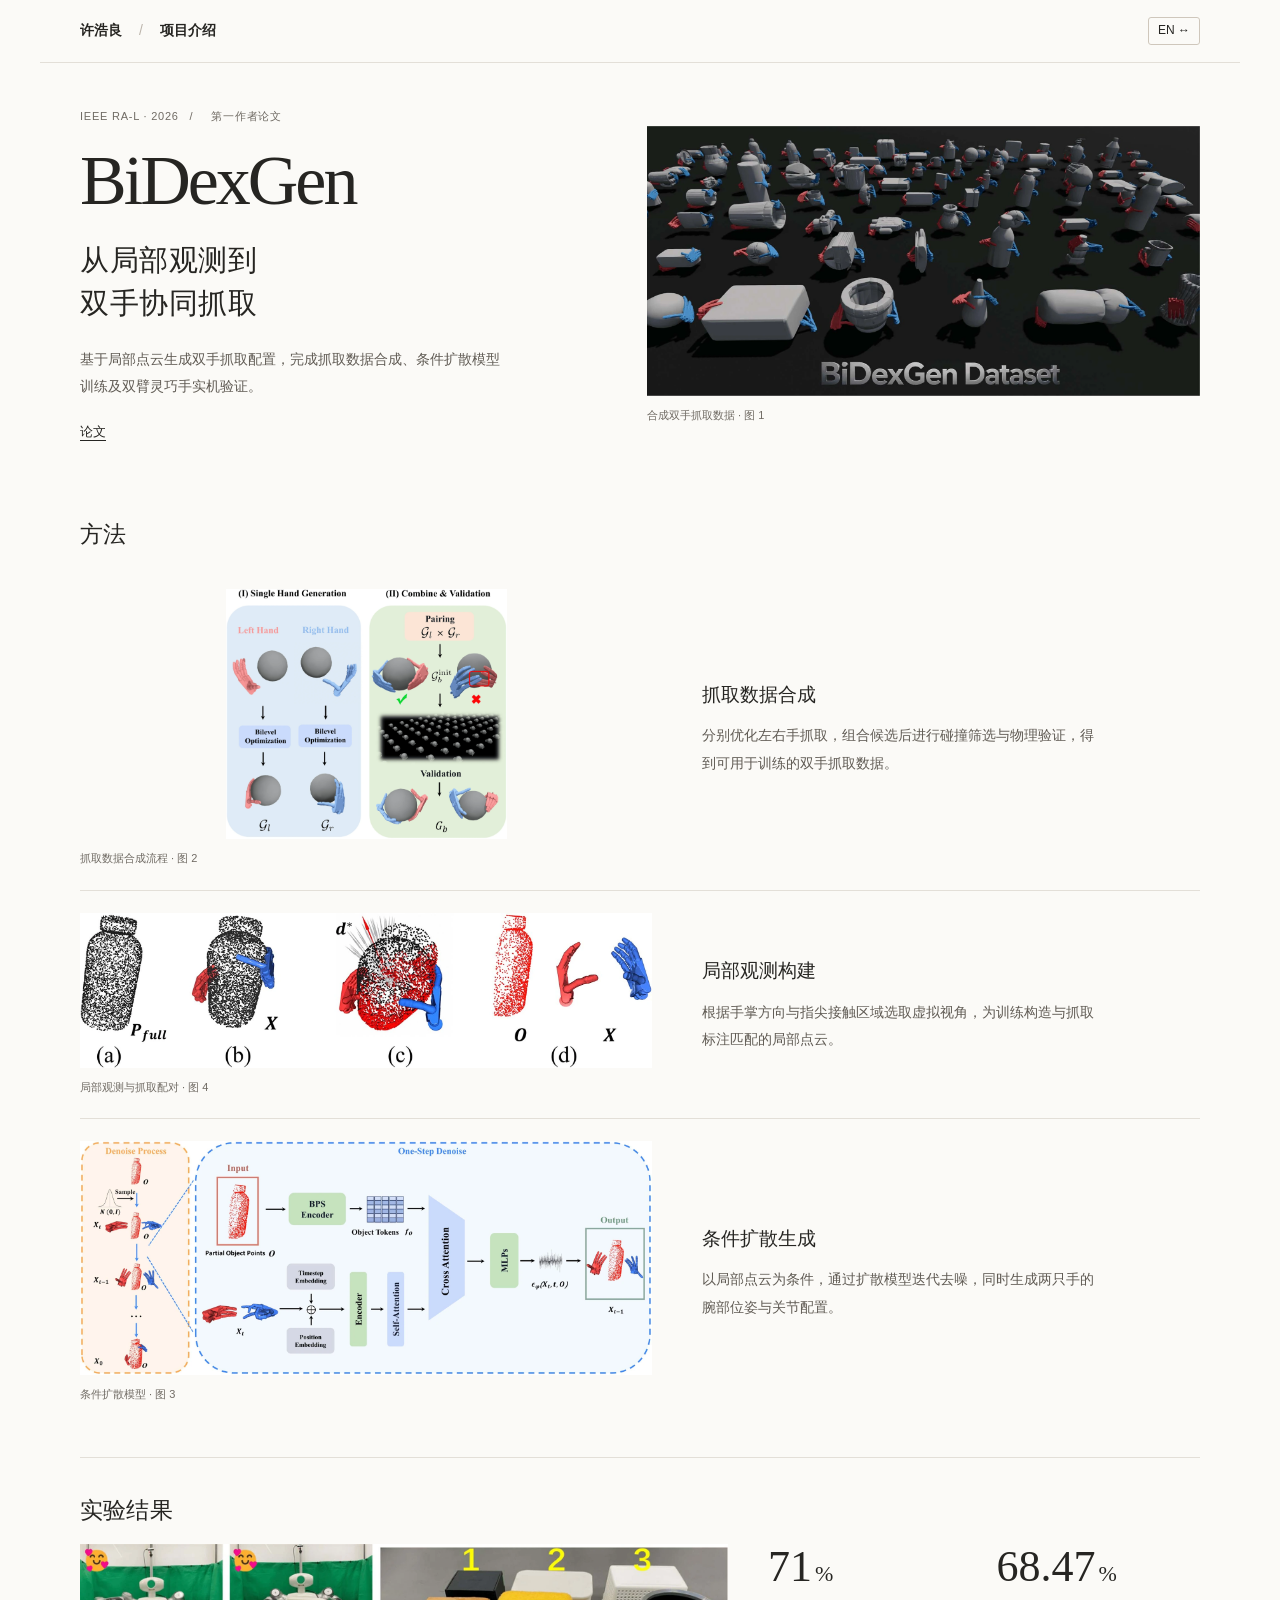
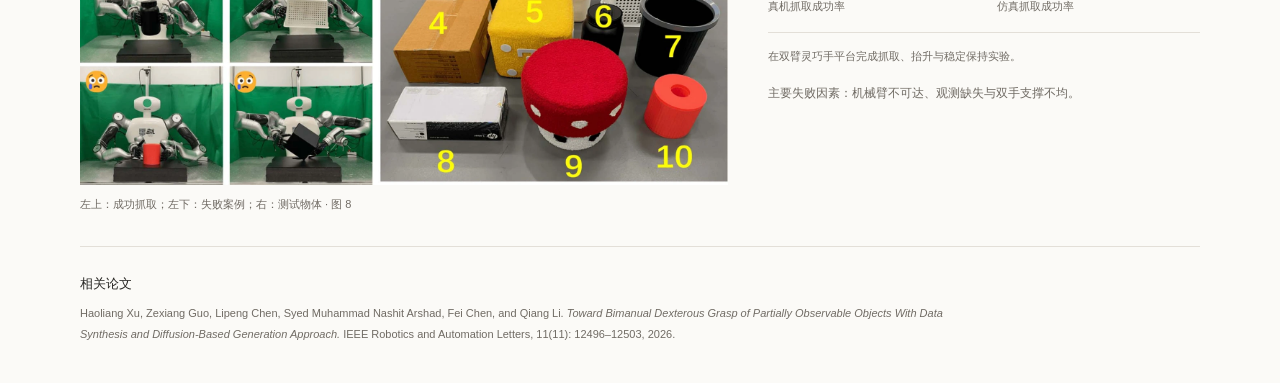
==== commit 00debf19: "Simplify project page into a continuous visual article" ====
--- a/projects/bidexgen.html
+++ b/projects/bidexgen.html
@@ -1,5 +1,6 @@
 <!DOCTYPE html>
-<html lang="zh-CN"><head><meta charset="utf-8"/><meta content="width=device-width, initial-scale=1" name="viewport"/><meta content="BiDexGen 项目介绍：从抓取数据合成、局部观测建模到双臂灵巧手实机验证。" name="description"/><title>BiDexGen · 许浩良</title><link href="../assets/favicon.svg" rel="icon"/><link href="project.css?v=20261104-compact" rel="stylesheet"/><script defer="" src="project.js?v=20261104"></script></head><body><a class="skip" data-en="Skip to content" data-zh="跳转到正文" href="#main">跳转到正文</a><header class="topbar"><a class="home" href="../index.html"><span data-en="Haoliang Xu" data-zh="许浩良">许浩良</span> <span aria-hidden="true">/</span> <span data-en="Project notes" data-zh="项目介绍">项目介绍</span></a><div class="top-actions"><a data-en="Back to home" data-zh="返回主页" href="../index.html#publications">返回主页</a><button aria-label="Switch to English" id="language" type="button">EN ↔</button></div></header><main id="main"><section class="hero"><div class="hero-copy"><p class="eyebrow">IEEE RA-L · 2026 <span> / </span><span data-en="First-author publication" data-zh="第一作者论文">第一作者论文</span></p><h1>BiDexGen</h1><h2 class="hero-title" data-en="Bimanual grasping
+
+<html lang="zh-CN"><head><meta charset="utf-8"/><meta content="width=device-width, initial-scale=1" name="viewport"/><meta content="BiDexGen 项目介绍：从抓取数据合成、局部观测建模到双臂灵巧手实机验证。" name="description"/><title>BiDexGen · 许浩良</title><link href="../assets/favicon.svg" rel="icon"/><link href="project.css?v=20261104-editorial" rel="stylesheet"/><script defer="" src="project.js?v=20261104-editorial"></script></head><body><a class="skip" data-en="Skip to content" data-zh="跳转到正文" href="#main">跳转到正文</a><header class="topbar"><a class="home" href="../index.html"><span data-en="Haoliang Xu" data-zh="许浩良">许浩良</span> <span aria-hidden="true">/</span> <span data-en="Project notes" data-zh="项目介绍">项目介绍</span></a><div class="top-actions"><button aria-label="Switch to English" id="language" type="button">EN ↔</button></div></header><main id="main"><section class="hero"><div class="hero-copy"><p class="eyebrow">IEEE RA-L · 2026 <span> / </span><span data-en="First-author publication" data-zh="第一作者论文">第一作者论文</span></p><h1>BiDexGen</h1><h2 class="hero-title" data-en="Bimanual grasping
 from partial observations" data-zh="从局部观测到
 双手协同抓取">从局部观测到
-双手协同抓取</h2><p class="lead" data-en="Generate bimanual grasps from partial point clouds and validate them on a real robot. My work spans grasp-data synthesis, diffusion-model training and robot integration." data-zh="从局部点云生成双手抓取配置，并在双臂灵巧手平台验证。我的工作涵盖抓取数据合成、扩散模型训练与实机集成。">从局部点云生成双手抓取配置，并在双臂灵巧手平台验证。我的工作涵盖抓取数据合成、扩散模型训练与实机集成。</p><div class="hero-links"><a class="solid-link" data-en="Explore the method ↓" data-zh="了解方法 ↓" href="#method">了解方法 ↓</a><a data-en="Read paper ↗" data-zh="阅读论文 ↗" href="https://doi.org/10.1109/LRA.2026.3730312" rel="noopener" target="_blank">阅读论文 ↗</a></div></div><figure class="hero-figure"><a aria-label="合成数据中的双手抓取示例 · 论文图 1" class="figure-link" data-figure="" href="../assets/projects/bidexgen/dataset.webp"><img alt="合成数据中的双手抓取示例 · 论文图 1" decoding="async" loading="lazy" src="../assets/projects/bidexgen/dataset.webp"/><span aria-hidden="true" class="zoom-mark">↗</span></a><figcaption data-en="Synthetic bimanual grasp data · Fig. 1" data-zh="合成双手抓取数据 · 图 1">合成双手抓取数据 · 图 1</figcaption></figure></section><section class="section" id="method"><div class="section-heading"><span class="section-number">01</span><h2 data-en="Method" data-zh="方法">方法</h2></div><p class="section-intro" data-en="Explore the three steps. Select a figure to enlarge it." data-zh="切换查看三步方法，点击图片放大。">切换查看三步方法，点击图片放大。</p><div aria-label="Method stages" class="method-tabs" role="tablist"><button aria-controls="panel-data" aria-selected="true" id="tab-data" role="tab" tabindex="0" type="button"><span class="tab-number">01</span><span data-en="Synthesize grasps" data-zh="合成抓取数据">合成抓取数据</span></button><button aria-controls="panel-view" aria-selected="false" id="tab-view" role="tab" tabindex="-1" type="button"><span class="tab-number">02</span><span data-en="Match observations" data-zh="构造局部观测">构造局部观测</span></button><button aria-controls="panel-model" aria-selected="false" id="tab-model" role="tab" tabindex="-1" type="button"><span class="tab-number">03</span><span data-en="Learn generation" data-zh="学习抓取生成">学习抓取生成</span></button></div><div aria-labelledby="tab-data" class="method-panel data" id="panel-data" role="tabpanel" tabindex="0"><figure class=""><a aria-label="单手优化 → 左右配对 → 几何筛选与物理验证 · 图 2" class="figure-link" data-figure="" href="../assets/projects/bidexgen/synthesis.webp"><img alt="单手优化 → 左右配对 → 几何筛选与物理验证 · 图 2" decoding="async" loading="lazy" src="../assets/projects/bidexgen/synthesis.webp"/><span aria-hidden="true" class="zoom-mark">↗</span></a><figcaption data-en="Grasp-data synthesis · Fig. 2" data-zh="抓取数据合成流程 · 图 2">抓取数据合成流程 · 图 2</figcaption></figure><div class="method-copy"><h3 data-en="Optimize each hand, then pair them" data-zh="先优化单手，再组合双手">先优化单手，再组合双手</h3><p data-en="Optimize left- and right-hand grasps separately, pair them, then filter collisions and validate stability to build training data." data-zh="分别优化左右手抓取，组合候选后进行碰撞筛选与物理验证，得到可用于训练的双手抓取数据。">分别优化左右手抓取，组合候选后进行碰撞筛选与物理验证，得到可用于训练的双手抓取数据。</p></div></div><div aria-labelledby="tab-view" class="method-panel view" id="panel-view" role="tabpanel" tabindex="0"><figure class=""><a aria-label="完整几何、抓取标注、视角选择与观测—抓取对 · 图 4" class="figure-link" data-figure="" href="../assets/projects/bidexgen/observation.webp"><img alt="完整几何、抓取标注、视角选择与观测—抓取对 · 图 4" decoding="async" loading="lazy" src="../assets/projects/bidexgen/observation.webp"/><span aria-hidden="true" class="zoom-mark">↗</span></a><figcaption data-en="Pairing observations and grasps · Fig. 4" data-zh="局部观测与抓取配对 · 图 4">局部观测与抓取配对 · 图 4</figcaption></figure><div class="method-copy"><h3 data-en="Align observations with grasp contacts" data-zh="让观测与抓取接触对应">让观测与抓取接触对应</h3><p data-en="Use palm directions and fingertip contacts to select virtual views, pairing partial point clouds with compatible grasp labels for training." data-zh="根据手掌方向与指尖接触区域选取虚拟视角，为训练构造与抓取标注匹配的局部点云。">根据手掌方向与指尖接触区域选取虚拟视角，为训练构造与抓取标注匹配的局部点云。</p></div></div><div aria-labelledby="tab-model" class="method-panel model" id="panel-model" role="tabpanel" tabindex="0"><figure class=""><a aria-label="条件扩散过程与单步去噪网络 · 图 3" class="figure-link" data-figure="" href="../assets/projects/bidexgen/diffusion.webp"><img alt="条件扩散过程与单步去噪网络 · 图 3" decoding="async" loading="lazy" src="../assets/projects/bidexgen/diffusion.webp"/><span aria-hidden="true" class="zoom-mark">↗</span></a><figcaption data-en="Conditional diffusion model · Fig. 3" data-zh="条件扩散模型 · 图 3">条件扩散模型 · 图 3</figcaption></figure><div class="method-copy"><h3 data-en="Generate grasps from point clouds" data-zh="从点云生成抓取配置">从点云生成抓取配置</h3><p data-en="Condition a diffusion model on a partial point cloud to jointly generate both wrist poses and hand joint configurations." data-zh="以局部点云为条件，通过扩散模型迭代去噪，同时生成两只手的腕部位姿与关节配置。">以局部点云为条件，通过扩散模型迭代去噪，同时生成两只手的腕部位姿与关节配置。</p></div></div></section><section class="section results" id="results"><div class="section-heading"><span class="section-number">02</span><h2 data-en="Experiments" data-zh="实验结果">实验结果</h2></div><div class="results-grid"><div><figure class=""><a aria-label="左上：成功抓取；左下：失败案例；右：测试物体 · 图 8" class="figure-link" data-figure="" href="../assets/projects/bidexgen/experiments.webp"><img alt="左上：成功抓取；左下：失败案例；右：测试物体 · 图 8" decoding="async" loading="lazy" src="../assets/projects/bidexgen/experiments.webp"/><span aria-hidden="true" class="zoom-mark">↗</span></a><figcaption data-en="Upper left: successes; lower left: failures; right: test objects · Fig. 8" data-zh="左上：成功抓取；左下：失败案例；右：测试物体 · 图 8">左上：成功抓取；左下：失败案例；右：测试物体 · 图 8</figcaption></figure></div><div class="results-copy"><div class="metrics"><div><strong>71<span>%</span></strong><span data-en="Real-robot grasp success" data-zh="真机抓取成功率">真机抓取成功率</span></div><div><strong>68.47<span>%</span></strong><span data-en="Simulation grasp success" data-zh="仿真抓取成功率">仿真抓取成功率</span></div></div><p class="small-note" data-en="Reported under the paper’s experimental settings; real-robot trials test grasping, lifting and stable holding." data-zh="论文所报告的实验结果；真机验证包含双手抓取、抬升与稳定保持。">论文所报告的实验结果；真机验证包含双手抓取、抬升与稳定保持。</p><p data-en="Main failure factors: unreachable poses, incomplete observations and unbalanced support." data-zh="主要失败因素：机械臂不可达、观测缺失与双手支撑不均。">主要失败因素：机械臂不可达、观测缺失与双手支撑不均。</p></div></div></section><footer><div class="footer-top"><div class="footer-brand">BiDexGen <span> / IEEE RA-L 2026</span></div><a data-en="Back to homepage ↗" data-zh="返回个人主页 ↗" href="../index.html#publications">返回个人主页 ↗</a></div><details><summary><span data-en="Publication and citation" data-zh="论文信息与引用">论文信息与引用</span></summary><p>Haoliang Xu, Zexiang Guo, Lipeng Chen, Syed Muhammad Nashit Arshad, Fei Chen, and Qiang Li. <em>Toward Bimanual Dexterous Grasp of Partially Observable Objects With Data Synthesis and Diffusion-Based Generation Approach.</em> IEEE Robotics and Automation Letters, 11(11): 12496–12503, 2026. <a href="https://doi.org/10.1109/LRA.2026.3730312">doi:10.1109/LRA.2026.3730312</a></p></details></footer></main><dialog aria-label="Figure viewer" id="figure-dialog"><div class="viewer-bar"><p id="figure-title"></p><button id="close-figure" type="button"><span data-en="Close ×" data-zh="关闭 ×">关闭 ×</span></button></div><img alt="" id="figure-large"/></dialog></body></html>+双手协同抓取</h2><p class="lead" data-en="Generated bimanual grasp configurations from partial point clouds through grasp-data synthesis, conditional diffusion training and validation on a dual-arm dexterous-hand platform." data-zh="基于局部点云生成双手抓取配置，完成抓取数据合成、条件扩散模型训练及双臂灵巧手实机验证。">基于局部点云生成双手抓取配置，完成抓取数据合成、条件扩散模型训练及双臂灵巧手实机验证。</p><div class="hero-links"><a data-en="Paper" data-zh="论文" href="https://doi.org/10.1109/LRA.2026.3730312" rel="noopener" target="_blank">论文</a></div></div><figure class="hero-figure"><a aria-label="合成数据中的双手抓取示例 · 论文图 1" class="figure-link" data-figure="" href="../assets/projects/bidexgen/dataset.webp"><img alt="合成数据中的双手抓取示例 · 论文图 1" decoding="async" loading="lazy" src="../assets/projects/bidexgen/dataset.webp"/></a><figcaption data-en="Synthetic bimanual grasp data · Fig. 1" data-zh="合成双手抓取数据 · 图 1">合成双手抓取数据 · 图 1</figcaption></figure></section><section class="section" id="method"><div class="section-heading"><h2 data-en="Method" data-zh="方法">方法</h2></div><div class="method-panel data" id="panel-data"><figure class=""><a aria-label="单手优化 → 左右配对 → 几何筛选与物理验证 · 图 2" class="figure-link" data-figure="" href="../assets/projects/bidexgen/synthesis.webp"><img alt="单手优化 → 左右配对 → 几何筛选与物理验证 · 图 2" decoding="async" loading="lazy" src="../assets/projects/bidexgen/synthesis.webp"/></a><figcaption data-en="Grasp-data synthesis · Fig. 2" data-zh="抓取数据合成流程 · 图 2">抓取数据合成流程 · 图 2</figcaption></figure><div class="method-copy"><h3 data-en="Grasp-data synthesis" data-zh="抓取数据合成">抓取数据合成</h3><p data-en="Optimize left- and right-hand grasps separately, pair them, then filter collisions and validate stability to build training data." data-zh="分别优化左右手抓取，组合候选后进行碰撞筛选与物理验证，得到可用于训练的双手抓取数据。">分别优化左右手抓取，组合候选后进行碰撞筛选与物理验证，得到可用于训练的双手抓取数据。</p></div></div><div class="method-panel view" id="panel-view"><figure class=""><a aria-label="完整几何、抓取标注、视角选择与观测—抓取对 · 图 4" class="figure-link" data-figure="" href="../assets/projects/bidexgen/observation.webp"><img alt="完整几何、抓取标注、视角选择与观测—抓取对 · 图 4" decoding="async" loading="lazy" src="../assets/projects/bidexgen/observation.webp"/></a><figcaption data-en="Pairing observations and grasps · Fig. 4" data-zh="局部观测与抓取配对 · 图 4">局部观测与抓取配对 · 图 4</figcaption></figure><div class="method-copy"><h3 data-en="Partial-observation construction" data-zh="局部观测构建">局部观测构建</h3><p data-en="Use palm directions and fingertip contacts to select virtual views, pairing partial point clouds with compatible grasp labels for training." data-zh="根据手掌方向与指尖接触区域选取虚拟视角，为训练构造与抓取标注匹配的局部点云。">根据手掌方向与指尖接触区域选取虚拟视角，为训练构造与抓取标注匹配的局部点云。</p></div></div><div class="method-panel model" id="panel-model"><figure class=""><a aria-label="条件扩散过程与单步去噪网络 · 图 3" class="figure-link" data-figure="" href="../assets/projects/bidexgen/diffusion.webp"><img alt="条件扩散过程与单步去噪网络 · 图 3" decoding="async" loading="lazy" src="../assets/projects/bidexgen/diffusion.webp"/></a><figcaption data-en="Conditional diffusion model · Fig. 3" data-zh="条件扩散模型 · 图 3">条件扩散模型 · 图 3</figcaption></figure><div class="method-copy"><h3 data-en="Conditional diffusion generation" data-zh="条件扩散生成">条件扩散生成</h3><p data-en="Condition a diffusion model on a partial point cloud to jointly generate both wrist poses and hand joint configurations." data-zh="以局部点云为条件，通过扩散模型迭代去噪，同时生成两只手的腕部位姿与关节配置。">以局部点云为条件，通过扩散模型迭代去噪，同时生成两只手的腕部位姿与关节配置。</p></div></div></section><section class="section results" id="results"><div class="section-heading"><h2 data-en="Experiments" data-zh="实验结果">实验结果</h2></div><div class="results-grid"><div><figure class=""><a aria-label="左上：成功抓取；左下：失败案例；右：测试物体 · 图 8" class="figure-link" data-figure="" href="../assets/projects/bidexgen/experiments.webp"><img alt="左上：成功抓取；左下：失败案例；右：测试物体 · 图 8" decoding="async" loading="lazy" src="../assets/projects/bidexgen/experiments.webp"/></a><figcaption data-en="Upper left: successes; lower left: failures; right: test objects · Fig. 8" data-zh="左上：成功抓取；左下：失败案例；右：测试物体 · 图 8">左上：成功抓取；左下：失败案例；右：测试物体 · 图 8</figcaption></figure></div><div class="results-copy"><div class="metrics"><div><strong>71<span>%</span></strong><span data-en="Real-robot grasp success" data-zh="真机抓取成功率">真机抓取成功率</span></div><div><strong>68.47<span>%</span></strong><span data-en="Simulation grasp success" data-zh="仿真抓取成功率">仿真抓取成功率</span></div></div><p class="small-note" data-en="Validated grasping, lifting and stable holding on a dual-arm dexterous-hand platform." data-zh="在双臂灵巧手平台完成抓取、抬升与稳定保持实验。">在双臂灵巧手平台完成抓取、抬升与稳定保持实验。</p><p data-en="Main failure factors: unreachable poses, incomplete observations and unbalanced support." data-zh="主要失败因素：机械臂不可达、观测缺失与双手支撑不均。">主要失败因素：机械臂不可达、观测缺失与双手支撑不均。</p></div></div></section><footer><p class="citation-label" data-en="Publication" data-zh="相关论文">相关论文</p><p>Haoliang Xu, Zexiang Guo, Lipeng Chen, Syed Muhammad Nashit Arshad, Fei Chen, and Qiang Li. <em>Toward Bimanual Dexterous Grasp of Partially Observable Objects With Data Synthesis and Diffusion-Based Generation Approach.</em> IEEE Robotics and Automation Letters, 11(11): 12496–12503, 2026. </p></footer></main><dialog aria-label="Figure viewer" id="figure-dialog"><div class="viewer-bar"><p id="figure-title"></p><button id="close-figure" type="button"><span data-en="Close ×" data-zh="关闭 ×">关闭 ×</span></button></div><img alt="" id="figure-large"/></dialog></body></html>
--- a/projects/project.css
+++ b/projects/project.css
@@ -7,3 +7,6 @@
 /* Compact project overview. */
 .hero{padding-top:44px;padding-bottom:38px}.hero .lead{max-width:420px}.section{padding-top:32px;padding-bottom:32px}.method-panel{min-height:330px;padding-top:20px;gap:40px}.method-panel .figure-link{min-height:240px}.method-panel.data .figure-link{min-height:280px}.method-panel.data img{height:270px}.method-panel img{max-height:270px}.method-copy h3{font-size:21px}.method-copy p{max-width:400px}.results-copy>p:not(.small-note){margin-top:15px;color:var(--muted);font-size:12px}
 @media(max-width:650px){.hero{padding-top:26px;padding-bottom:26px}.section{padding-top:26px;padding-bottom:26px}.method-panel{min-height:0;gap:16px}.method-panel .figure-link,.method-panel.data .figure-link{min-height:0}.method-panel.data img{height:auto;max-height:270px}.method-copy h3{font-size:19px}}
+/* Continuous article layout: content stays visible without method controls. */
+.hero-links{margin-top:20px}.hero-links a{font-size:13px;text-decoration:underline;text-underline-offset:4px}.section-heading{margin-bottom:12px}.method-panel{min-height:0;padding:22px 0;gap:50px;grid-template-columns:1.15fr 1fr}.method-panel+.method-panel{border-top:1px solid var(--line)}.method-panel .figure-link,.method-panel.data .figure-link{min-height:0;border:0;padding:0;background:transparent}.method-panel.data img{height:250px}.method-panel img{max-height:250px}.figure-link{border:0;border-radius:0;padding:0;cursor:zoom-in}.hero-figure .figure-link{border-radius:0}.method-copy{padding:0}.method-copy h3{font-size:19px}.method-copy p{font-size:14px}.section-heading h2{font-size:23px}.hero-figure{transform:none}footer{padding-top:25px}.citation-label{color:var(--ink);margin-bottom:8px;font-size:13px}footer>p:not(.citation-label){font-size:11px;line-height:1.9;max-width:900px;color:var(--muted)}
+@media(max-width:650px){.method-panel{grid-template-columns:1fr;gap:15px;padding:22px 0}.method-panel.data img{height:auto;max-height:250px}.method-copy h3{font-size:18px}.method-copy p{font-size:13px}}
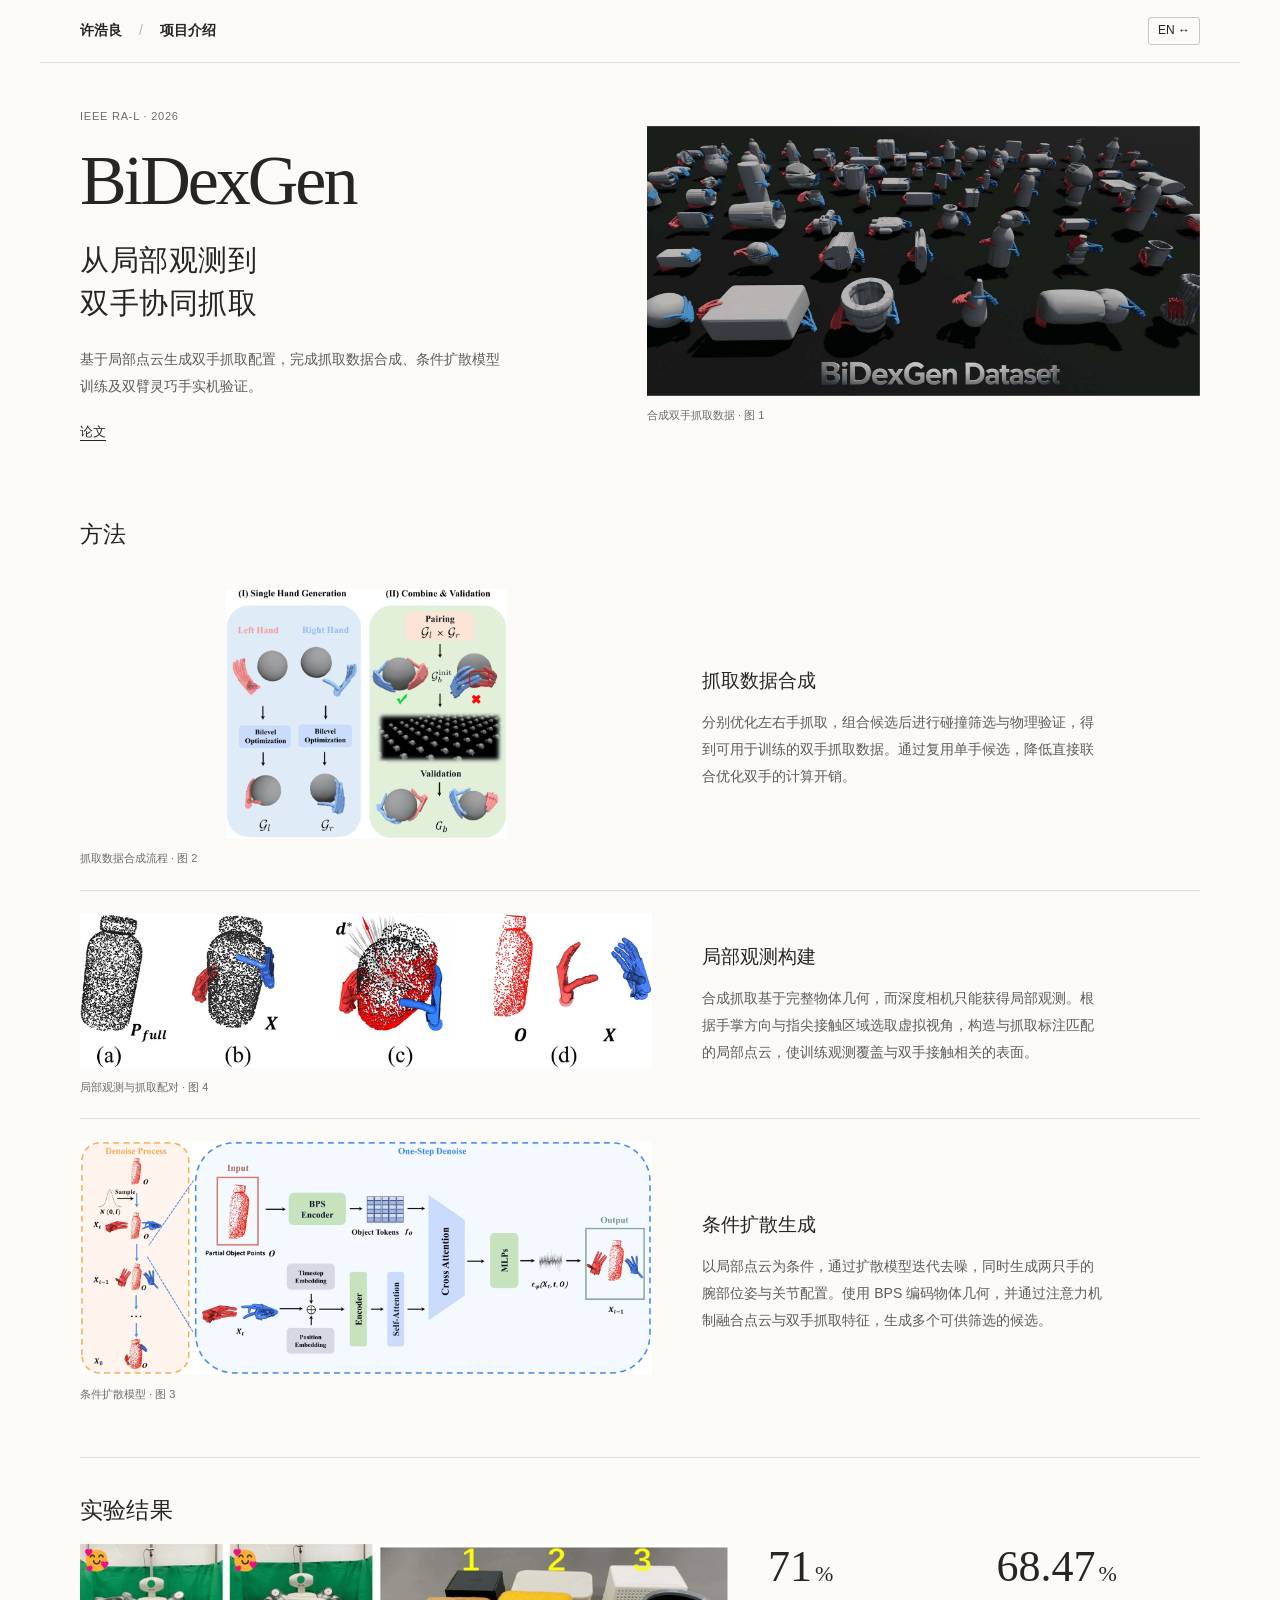
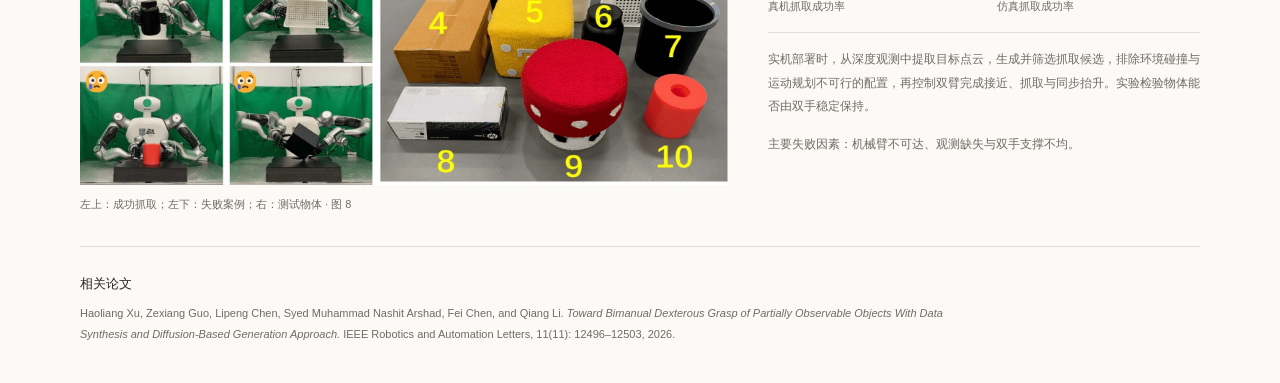
==== commit 51cb07ef: "Refine project copy and remove author-status labels" ====
--- a/projects/bidexgen.html
+++ b/projects/bidexgen.html
@@ -1,6 +1,6 @@
 <!DOCTYPE html>
 
-<html lang="zh-CN"><head><meta charset="utf-8"/><meta content="width=device-width, initial-scale=1" name="viewport"/><meta content="BiDexGen 项目介绍：从抓取数据合成、局部观测建模到双臂灵巧手实机验证。" name="description"/><title>BiDexGen · 许浩良</title><link href="../assets/favicon.svg" rel="icon"/><link href="project.css?v=20261104-editorial" rel="stylesheet"/><script defer="" src="project.js?v=20261104-editorial"></script></head><body><a class="skip" data-en="Skip to content" data-zh="跳转到正文" href="#main">跳转到正文</a><header class="topbar"><a class="home" href="../index.html"><span data-en="Haoliang Xu" data-zh="许浩良">许浩良</span> <span aria-hidden="true">/</span> <span data-en="Project notes" data-zh="项目介绍">项目介绍</span></a><div class="top-actions"><button aria-label="Switch to English" id="language" type="button">EN ↔</button></div></header><main id="main"><section class="hero"><div class="hero-copy"><p class="eyebrow">IEEE RA-L · 2026 <span> / </span><span data-en="First-author publication" data-zh="第一作者论文">第一作者论文</span></p><h1>BiDexGen</h1><h2 class="hero-title" data-en="Bimanual grasping
+<html lang="zh-CN"><head><meta charset="utf-8"/><meta content="width=device-width, initial-scale=1" name="viewport"/><meta content="BiDexGen 项目介绍：从抓取数据合成、局部观测建模到双臂灵巧手实机验证。" name="description"/><title>BiDexGen · 许浩良</title><link href="../assets/favicon.svg" rel="icon"/><link href="project.css?v=20261104-editorial" rel="stylesheet"/><script defer="" src="project.js?v=20261104-editorial"></script></head><body><a class="skip" data-en="Skip to content" data-zh="跳转到正文" href="#main">跳转到正文</a><header class="topbar"><a class="home" href="../index.html"><span data-en="Haoliang Xu" data-zh="许浩良">许浩良</span> <span aria-hidden="true">/</span> <span data-en="Project notes" data-zh="项目介绍">项目介绍</span></a><div class="top-actions"><button aria-label="Switch to English" id="language" type="button">EN ↔</button></div></header><main id="main"><section class="hero"><div class="hero-copy"><p class="eyebrow">IEEE RA-L · 2026</p><h1>BiDexGen</h1><h2 class="hero-title" data-en="Bimanual grasping
 from partial observations" data-zh="从局部观测到
 双手协同抓取">从局部观测到
-双手协同抓取</h2><p class="lead" data-en="Generated bimanual grasp configurations from partial point clouds through grasp-data synthesis, conditional diffusion training and validation on a dual-arm dexterous-hand platform." data-zh="基于局部点云生成双手抓取配置，完成抓取数据合成、条件扩散模型训练及双臂灵巧手实机验证。">基于局部点云生成双手抓取配置，完成抓取数据合成、条件扩散模型训练及双臂灵巧手实机验证。</p><div class="hero-links"><a data-en="Paper" data-zh="论文" href="https://doi.org/10.1109/LRA.2026.3730312" rel="noopener" target="_blank">论文</a></div></div><figure class="hero-figure"><a aria-label="合成数据中的双手抓取示例 · 论文图 1" class="figure-link" data-figure="" href="../assets/projects/bidexgen/dataset.webp"><img alt="合成数据中的双手抓取示例 · 论文图 1" decoding="async" loading="lazy" src="../assets/projects/bidexgen/dataset.webp"/></a><figcaption data-en="Synthetic bimanual grasp data · Fig. 1" data-zh="合成双手抓取数据 · 图 1">合成双手抓取数据 · 图 1</figcaption></figure></section><section class="section" id="method"><div class="section-heading"><h2 data-en="Method" data-zh="方法">方法</h2></div><div class="method-panel data" id="panel-data"><figure class=""><a aria-label="单手优化 → 左右配对 → 几何筛选与物理验证 · 图 2" class="figure-link" data-figure="" href="../assets/projects/bidexgen/synthesis.webp"><img alt="单手优化 → 左右配对 → 几何筛选与物理验证 · 图 2" decoding="async" loading="lazy" src="../assets/projects/bidexgen/synthesis.webp"/></a><figcaption data-en="Grasp-data synthesis · Fig. 2" data-zh="抓取数据合成流程 · 图 2">抓取数据合成流程 · 图 2</figcaption></figure><div class="method-copy"><h3 data-en="Grasp-data synthesis" data-zh="抓取数据合成">抓取数据合成</h3><p data-en="Optimize left- and right-hand grasps separately, pair them, then filter collisions and validate stability to build training data." data-zh="分别优化左右手抓取，组合候选后进行碰撞筛选与物理验证，得到可用于训练的双手抓取数据。">分别优化左右手抓取，组合候选后进行碰撞筛选与物理验证，得到可用于训练的双手抓取数据。</p></div></div><div class="method-panel view" id="panel-view"><figure class=""><a aria-label="完整几何、抓取标注、视角选择与观测—抓取对 · 图 4" class="figure-link" data-figure="" href="../assets/projects/bidexgen/observation.webp"><img alt="完整几何、抓取标注、视角选择与观测—抓取对 · 图 4" decoding="async" loading="lazy" src="../assets/projects/bidexgen/observation.webp"/></a><figcaption data-en="Pairing observations and grasps · Fig. 4" data-zh="局部观测与抓取配对 · 图 4">局部观测与抓取配对 · 图 4</figcaption></figure><div class="method-copy"><h3 data-en="Partial-observation construction" data-zh="局部观测构建">局部观测构建</h3><p data-en="Use palm directions and fingertip contacts to select virtual views, pairing partial point clouds with compatible grasp labels for training." data-zh="根据手掌方向与指尖接触区域选取虚拟视角，为训练构造与抓取标注匹配的局部点云。">根据手掌方向与指尖接触区域选取虚拟视角，为训练构造与抓取标注匹配的局部点云。</p></div></div><div class="method-panel model" id="panel-model"><figure class=""><a aria-label="条件扩散过程与单步去噪网络 · 图 3" class="figure-link" data-figure="" href="../assets/projects/bidexgen/diffusion.webp"><img alt="条件扩散过程与单步去噪网络 · 图 3" decoding="async" loading="lazy" src="../assets/projects/bidexgen/diffusion.webp"/></a><figcaption data-en="Conditional diffusion model · Fig. 3" data-zh="条件扩散模型 · 图 3">条件扩散模型 · 图 3</figcaption></figure><div class="method-copy"><h3 data-en="Conditional diffusion generation" data-zh="条件扩散生成">条件扩散生成</h3><p data-en="Condition a diffusion model on a partial point cloud to jointly generate both wrist poses and hand joint configurations." data-zh="以局部点云为条件，通过扩散模型迭代去噪，同时生成两只手的腕部位姿与关节配置。">以局部点云为条件，通过扩散模型迭代去噪，同时生成两只手的腕部位姿与关节配置。</p></div></div></section><section class="section results" id="results"><div class="section-heading"><h2 data-en="Experiments" data-zh="实验结果">实验结果</h2></div><div class="results-grid"><div><figure class=""><a aria-label="左上：成功抓取；左下：失败案例；右：测试物体 · 图 8" class="figure-link" data-figure="" href="../assets/projects/bidexgen/experiments.webp"><img alt="左上：成功抓取；左下：失败案例；右：测试物体 · 图 8" decoding="async" loading="lazy" src="../assets/projects/bidexgen/experiments.webp"/></a><figcaption data-en="Upper left: successes; lower left: failures; right: test objects · Fig. 8" data-zh="左上：成功抓取；左下：失败案例；右：测试物体 · 图 8">左上：成功抓取；左下：失败案例；右：测试物体 · 图 8</figcaption></figure></div><div class="results-copy"><div class="metrics"><div><strong>71<span>%</span></strong><span data-en="Real-robot grasp success" data-zh="真机抓取成功率">真机抓取成功率</span></div><div><strong>68.47<span>%</span></strong><span data-en="Simulation grasp success" data-zh="仿真抓取成功率">仿真抓取成功率</span></div></div><p class="small-note" data-en="Validated grasping, lifting and stable holding on a dual-arm dexterous-hand platform." data-zh="在双臂灵巧手平台完成抓取、抬升与稳定保持实验。">在双臂灵巧手平台完成抓取、抬升与稳定保持实验。</p><p data-en="Main failure factors: unreachable poses, incomplete observations and unbalanced support." data-zh="主要失败因素：机械臂不可达、观测缺失与双手支撑不均。">主要失败因素：机械臂不可达、观测缺失与双手支撑不均。</p></div></div></section><footer><p class="citation-label" data-en="Publication" data-zh="相关论文">相关论文</p><p>Haoliang Xu, Zexiang Guo, Lipeng Chen, Syed Muhammad Nashit Arshad, Fei Chen, and Qiang Li. <em>Toward Bimanual Dexterous Grasp of Partially Observable Objects With Data Synthesis and Diffusion-Based Generation Approach.</em> IEEE Robotics and Automation Letters, 11(11): 12496–12503, 2026. </p></footer></main><dialog aria-label="Figure viewer" id="figure-dialog"><div class="viewer-bar"><p id="figure-title"></p><button id="close-figure" type="button"><span data-en="Close ×" data-zh="关闭 ×">关闭 ×</span></button></div><img alt="" id="figure-large"/></dialog></body></html>+双手协同抓取</h2><p class="lead" data-en="Generated bimanual grasp configurations from partial point clouds through grasp-data synthesis, conditional diffusion training and validation on a dual-arm dexterous-hand platform." data-zh="基于局部点云生成双手抓取配置，完成抓取数据合成、条件扩散模型训练及双臂灵巧手实机验证。">基于局部点云生成双手抓取配置，完成抓取数据合成、条件扩散模型训练及双臂灵巧手实机验证。</p><div class="hero-links"><a data-en="Paper" data-zh="论文" href="https://doi.org/10.1109/LRA.2026.3730312" rel="noopener" target="_blank">论文</a></div></div><figure class="hero-figure"><a aria-label="合成数据中的双手抓取示例 · 论文图 1" class="figure-link" data-figure="" href="../assets/projects/bidexgen/dataset.webp"><img alt="合成数据中的双手抓取示例 · 论文图 1" decoding="async" loading="lazy" src="../assets/projects/bidexgen/dataset.webp"/></a><figcaption data-en="Synthetic bimanual grasp data · Fig. 1" data-zh="合成双手抓取数据 · 图 1">合成双手抓取数据 · 图 1</figcaption></figure></section><section class="section" id="method"><div class="section-heading"><h2 data-en="Method" data-zh="方法">方法</h2></div><div class="method-panel data" id="panel-data"><figure class=""><a aria-label="单手优化 → 左右配对 → 几何筛选与物理验证 · 图 2" class="figure-link" data-figure="" href="../assets/projects/bidexgen/synthesis.webp"><img alt="单手优化 → 左右配对 → 几何筛选与物理验证 · 图 2" decoding="async" loading="lazy" src="../assets/projects/bidexgen/synthesis.webp"/></a><figcaption data-en="Grasp-data synthesis · Fig. 2" data-zh="抓取数据合成流程 · 图 2">抓取数据合成流程 · 图 2</figcaption></figure><div class="method-copy"><h3 data-en="Grasp-data synthesis" data-zh="抓取数据合成">抓取数据合成</h3><p data-en="Optimize left- and right-hand grasps separately, pair them, then filter collisions and validate stability to build training data. Reusing single-hand candidates reduces the computational cost of directly optimizing both hands jointly." data-zh="分别优化左右手抓取，组合候选后进行碰撞筛选与物理验证，得到可用于训练的双手抓取数据。通过复用单手候选，降低直接联合优化双手的计算开销。">分别优化左右手抓取，组合候选后进行碰撞筛选与物理验证，得到可用于训练的双手抓取数据。通过复用单手候选，降低直接联合优化双手的计算开销。</p></div></div><div class="method-panel view" id="panel-view"><figure class=""><a aria-label="完整几何、抓取标注、视角选择与观测—抓取对 · 图 4" class="figure-link" data-figure="" href="../assets/projects/bidexgen/observation.webp"><img alt="完整几何、抓取标注、视角选择与观测—抓取对 · 图 4" decoding="async" loading="lazy" src="../assets/projects/bidexgen/observation.webp"/></a><figcaption data-en="Pairing observations and grasps · Fig. 4" data-zh="局部观测与抓取配对 · 图 4">局部观测与抓取配对 · 图 4</figcaption></figure><div class="method-copy"><h3 data-en="Partial-observation construction" data-zh="局部观测构建">局部观测构建</h3><p data-en="Synthetic grasps are based on complete object geometry, while a depth camera provides only partial observations. Palm directions and fingertip contacts guide virtual-view selection, pairing grasp labels with partial clouds that expose contact-relevant surfaces for both hands." data-zh="合成抓取基于完整物体几何，而深度相机只能获得局部观测。根据手掌方向与指尖接触区域选取虚拟视角，构造与抓取标注匹配的局部点云，使训练观测覆盖与双手接触相关的表面。">合成抓取基于完整物体几何，而深度相机只能获得局部观测。根据手掌方向与指尖接触区域选取虚拟视角，构造与抓取标注匹配的局部点云，使训练观测覆盖与双手接触相关的表面。</p></div></div><div class="method-panel model" id="panel-model"><figure class=""><a aria-label="条件扩散过程与单步去噪网络 · 图 3" class="figure-link" data-figure="" href="../assets/projects/bidexgen/diffusion.webp"><img alt="条件扩散过程与单步去噪网络 · 图 3" decoding="async" loading="lazy" src="../assets/projects/bidexgen/diffusion.webp"/></a><figcaption data-en="Conditional diffusion model · Fig. 3" data-zh="条件扩散模型 · 图 3">条件扩散模型 · 图 3</figcaption></figure><div class="method-copy"><h3 data-en="Conditional diffusion generation" data-zh="条件扩散生成">条件扩散生成</h3><p data-en="Condition a diffusion model on a partial point cloud to jointly generate both wrist poses and hand joint configurations. BPS encodes object geometry, while attention combines point-cloud and grasp features to produce multiple candidates for screening." data-zh="以局部点云为条件，通过扩散模型迭代去噪，同时生成两只手的腕部位姿与关节配置。使用 BPS 编码物体几何，并通过注意力机制融合点云与双手抓取特征，生成多个可供筛选的候选。">以局部点云为条件，通过扩散模型迭代去噪，同时生成两只手的腕部位姿与关节配置。使用 BPS 编码物体几何，并通过注意力机制融合点云与双手抓取特征，生成多个可供筛选的候选。</p></div></div></section><section class="section results" id="results"><div class="section-heading"><h2 data-en="Experiments" data-zh="实验结果">实验结果</h2></div><div class="results-grid"><div><figure class=""><a aria-label="左上：成功抓取；左下：失败案例；右：测试物体 · 图 8" class="figure-link" data-figure="" href="../assets/projects/bidexgen/experiments.webp"><img alt="左上：成功抓取；左下：失败案例；右：测试物体 · 图 8" decoding="async" loading="lazy" src="../assets/projects/bidexgen/experiments.webp"/></a><figcaption data-en="Upper left: successes; lower left: failures; right: test objects · Fig. 8" data-zh="左上：成功抓取；左下：失败案例；右：测试物体 · 图 8">左上：成功抓取；左下：失败案例；右：测试物体 · 图 8</figcaption></figure></div><div class="results-copy"><div class="metrics"><div><strong>71<span>%</span></strong><span data-en="Real-robot grasp success" data-zh="真机抓取成功率">真机抓取成功率</span></div><div><strong>68.47<span>%</span></strong><span data-en="Simulation grasp success" data-zh="仿真抓取成功率">仿真抓取成功率</span></div></div><p class="experiment-note" data-en="During deployment, extract the target point cloud from depth observations and generate grasp candidates. Reject environmental collisions and motion-planning failures, then control both arms to approach, grasp and lift synchronously. Trials assess whether the object can be held stably with both hands." data-zh="实机部署时，从深度观测中提取目标点云，生成并筛选抓取候选，排除环境碰撞与运动规划不可行的配置，再控制双臂完成接近、抓取与同步抬升。实验检验物体能否由双手稳定保持。">实机部署时，从深度观测中提取目标点云，生成并筛选抓取候选，排除环境碰撞与运动规划不可行的配置，再控制双臂完成接近、抓取与同步抬升。实验检验物体能否由双手稳定保持。</p><p data-en="Main failure factors: unreachable poses, incomplete observations and unbalanced support." data-zh="主要失败因素：机械臂不可达、观测缺失与双手支撑不均。">主要失败因素：机械臂不可达、观测缺失与双手支撑不均。</p></div></div></section><footer><p class="citation-label" data-en="Publication" data-zh="相关论文">相关论文</p><p>Haoliang Xu, Zexiang Guo, Lipeng Chen, Syed Muhammad Nashit Arshad, Fei Chen, and Qiang Li. <em>Toward Bimanual Dexterous Grasp of Partially Observable Objects With Data Synthesis and Diffusion-Based Generation Approach.</em> IEEE Robotics and Automation Letters, 11(11): 12496–12503, 2026. </p></footer></main><dialog aria-label="Figure viewer" id="figure-dialog"><div class="viewer-bar"><p id="figure-title"></p><button id="close-figure" type="button"><span data-en="Close ×" data-zh="关闭 ×">关闭 ×</span></button></div><img alt="" id="figure-large"/></dialog></body></html>
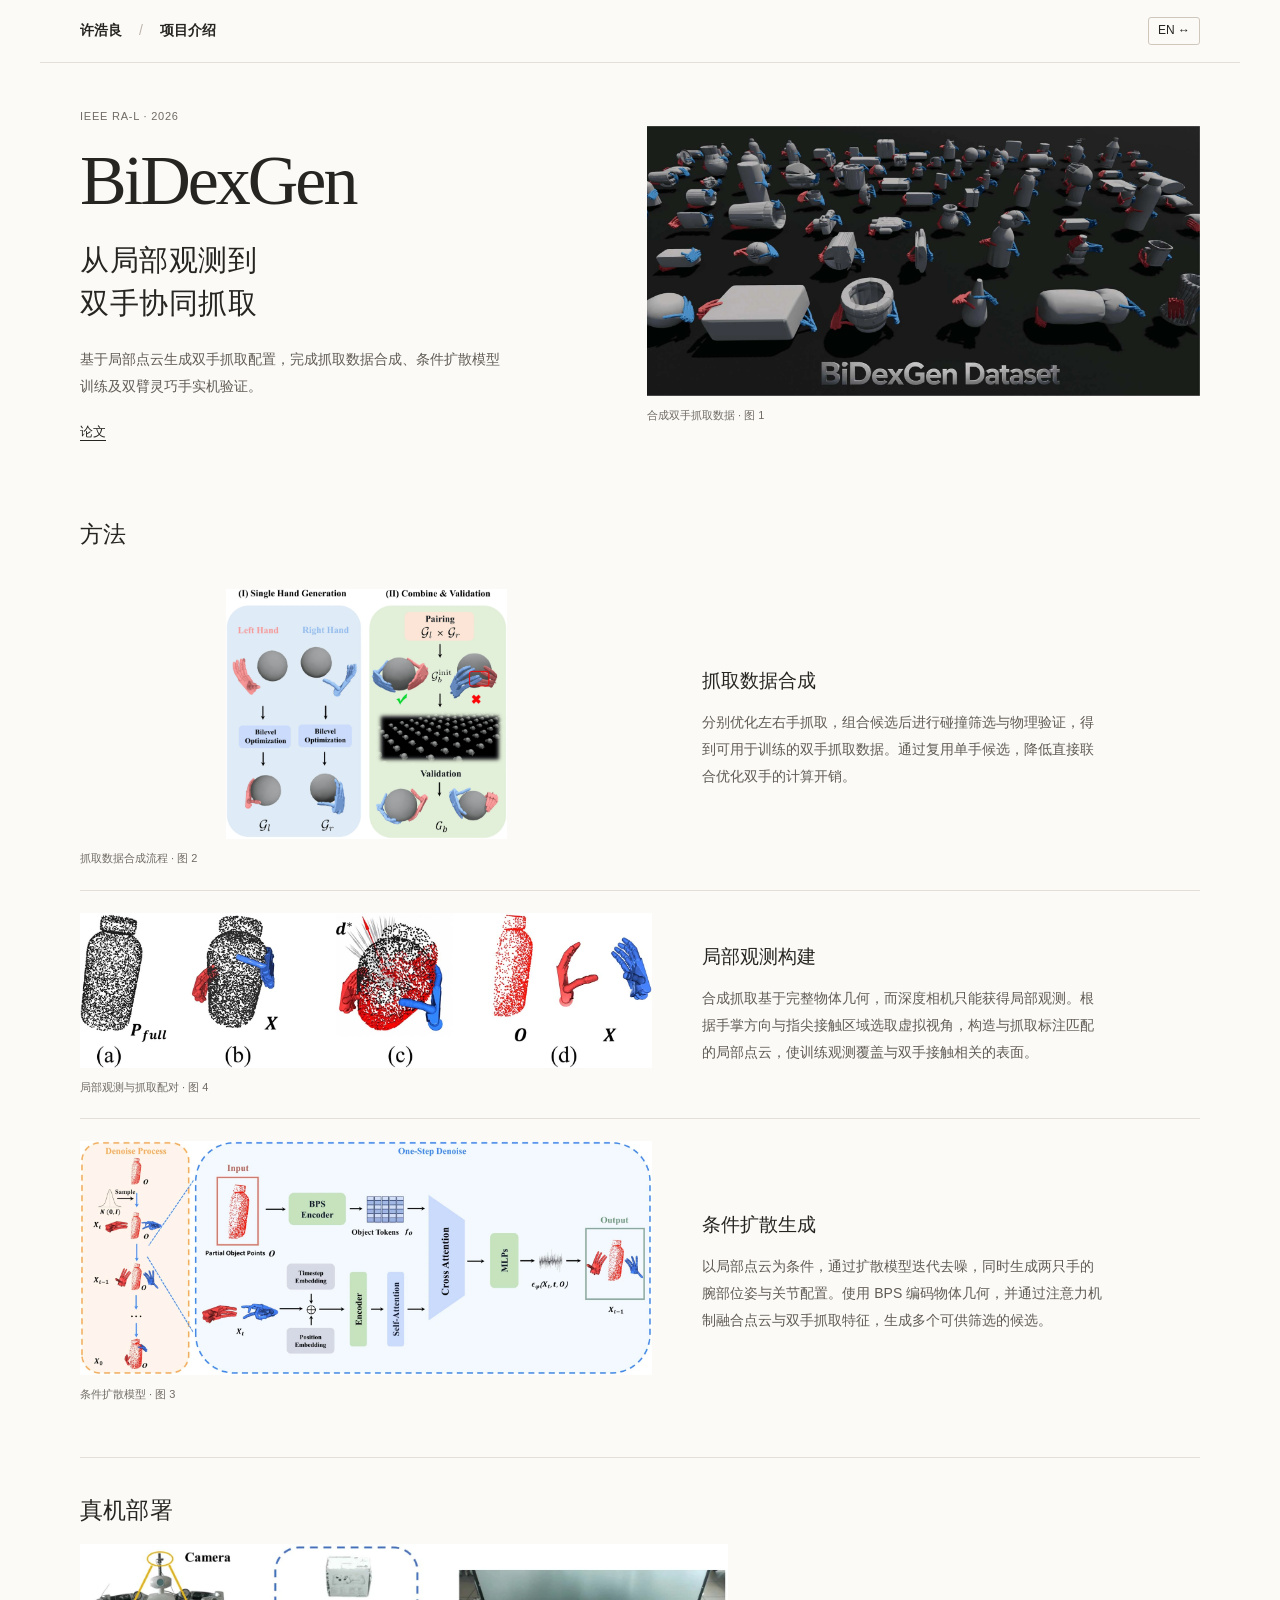
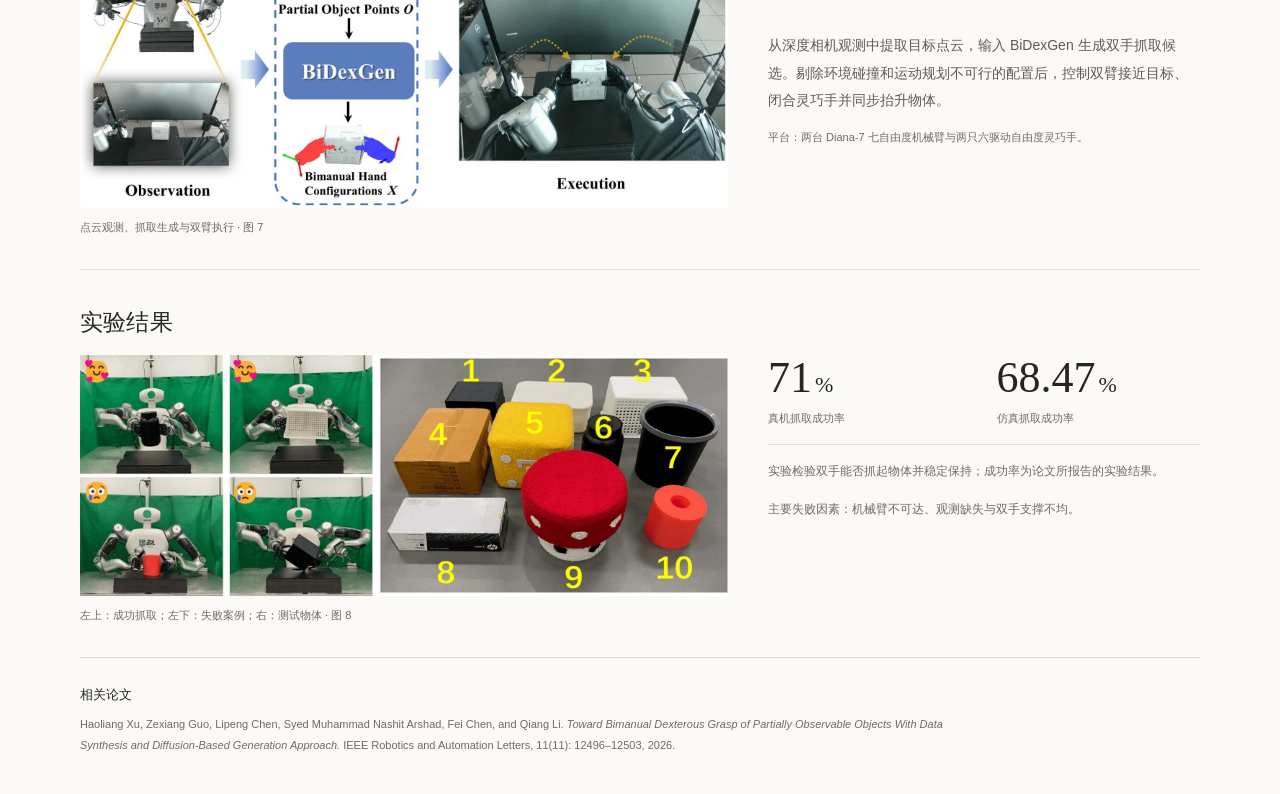
==== commit 1d857f15: "Restore real-robot deployment pipeline in BiDexGen overview" ====
--- a/projects/bidexgen.html
+++ b/projects/bidexgen.html
@@ -3,4 +3,4 @@
 <html lang="zh-CN"><head><meta charset="utf-8"/><meta content="width=device-width, initial-scale=1" name="viewport"/><meta content="BiDexGen 项目介绍：从抓取数据合成、局部观测建模到双臂灵巧手实机验证。" name="description"/><title>BiDexGen · 许浩良</title><link href="../assets/favicon.svg" rel="icon"/><link href="project.css?v=20261104-editorial" rel="stylesheet"/><script defer="" src="project.js?v=20261104-editorial"></script></head><body><a class="skip" data-en="Skip to content" data-zh="跳转到正文" href="#main">跳转到正文</a><header class="topbar"><a class="home" href="../index.html"><span data-en="Haoliang Xu" data-zh="许浩良">许浩良</span> <span aria-hidden="true">/</span> <span data-en="Project notes" data-zh="项目介绍">项目介绍</span></a><div class="top-actions"><button aria-label="Switch to English" id="language" type="button">EN ↔</button></div></header><main id="main"><section class="hero"><div class="hero-copy"><p class="eyebrow">IEEE RA-L · 2026</p><h1>BiDexGen</h1><h2 class="hero-title" data-en="Bimanual grasping
 from partial observations" data-zh="从局部观测到
 双手协同抓取">从局部观测到
-双手协同抓取</h2><p class="lead" data-en="Generated bimanual grasp configurations from partial point clouds through grasp-data synthesis, conditional diffusion training and validation on a dual-arm dexterous-hand platform." data-zh="基于局部点云生成双手抓取配置，完成抓取数据合成、条件扩散模型训练及双臂灵巧手实机验证。">基于局部点云生成双手抓取配置，完成抓取数据合成、条件扩散模型训练及双臂灵巧手实机验证。</p><div class="hero-links"><a data-en="Paper" data-zh="论文" href="https://doi.org/10.1109/LRA.2026.3730312" rel="noopener" target="_blank">论文</a></div></div><figure class="hero-figure"><a aria-label="合成数据中的双手抓取示例 · 论文图 1" class="figure-link" data-figure="" href="../assets/projects/bidexgen/dataset.webp"><img alt="合成数据中的双手抓取示例 · 论文图 1" decoding="async" loading="lazy" src="../assets/projects/bidexgen/dataset.webp"/></a><figcaption data-en="Synthetic bimanual grasp data · Fig. 1" data-zh="合成双手抓取数据 · 图 1">合成双手抓取数据 · 图 1</figcaption></figure></section><section class="section" id="method"><div class="section-heading"><h2 data-en="Method" data-zh="方法">方法</h2></div><div class="method-panel data" id="panel-data"><figure class=""><a aria-label="单手优化 → 左右配对 → 几何筛选与物理验证 · 图 2" class="figure-link" data-figure="" href="../assets/projects/bidexgen/synthesis.webp"><img alt="单手优化 → 左右配对 → 几何筛选与物理验证 · 图 2" decoding="async" loading="lazy" src="../assets/projects/bidexgen/synthesis.webp"/></a><figcaption data-en="Grasp-data synthesis · Fig. 2" data-zh="抓取数据合成流程 · 图 2">抓取数据合成流程 · 图 2</figcaption></figure><div class="method-copy"><h3 data-en="Grasp-data synthesis" data-zh="抓取数据合成">抓取数据合成</h3><p data-en="Optimize left- and right-hand grasps separately, pair them, then filter collisions and validate stability to build training data. Reusing single-hand candidates reduces the computational cost of directly optimizing both hands jointly." data-zh="分别优化左右手抓取，组合候选后进行碰撞筛选与物理验证，得到可用于训练的双手抓取数据。通过复用单手候选，降低直接联合优化双手的计算开销。">分别优化左右手抓取，组合候选后进行碰撞筛选与物理验证，得到可用于训练的双手抓取数据。通过复用单手候选，降低直接联合优化双手的计算开销。</p></div></div><div class="method-panel view" id="panel-view"><figure class=""><a aria-label="完整几何、抓取标注、视角选择与观测—抓取对 · 图 4" class="figure-link" data-figure="" href="../assets/projects/bidexgen/observation.webp"><img alt="完整几何、抓取标注、视角选择与观测—抓取对 · 图 4" decoding="async" loading="lazy" src="../assets/projects/bidexgen/observation.webp"/></a><figcaption data-en="Pairing observations and grasps · Fig. 4" data-zh="局部观测与抓取配对 · 图 4">局部观测与抓取配对 · 图 4</figcaption></figure><div class="method-copy"><h3 data-en="Partial-observation construction" data-zh="局部观测构建">局部观测构建</h3><p data-en="Synthetic grasps are based on complete object geometry, while a depth camera provides only partial observations. Palm directions and fingertip contacts guide virtual-view selection, pairing grasp labels with partial clouds that expose contact-relevant surfaces for both hands." data-zh="合成抓取基于完整物体几何，而深度相机只能获得局部观测。根据手掌方向与指尖接触区域选取虚拟视角，构造与抓取标注匹配的局部点云，使训练观测覆盖与双手接触相关的表面。">合成抓取基于完整物体几何，而深度相机只能获得局部观测。根据手掌方向与指尖接触区域选取虚拟视角，构造与抓取标注匹配的局部点云，使训练观测覆盖与双手接触相关的表面。</p></div></div><div class="method-panel model" id="panel-model"><figure class=""><a aria-label="条件扩散过程与单步去噪网络 · 图 3" class="figure-link" data-figure="" href="../assets/projects/bidexgen/diffusion.webp"><img alt="条件扩散过程与单步去噪网络 · 图 3" decoding="async" loading="lazy" src="../assets/projects/bidexgen/diffusion.webp"/></a><figcaption data-en="Conditional diffusion model · Fig. 3" data-zh="条件扩散模型 · 图 3">条件扩散模型 · 图 3</figcaption></figure><div class="method-copy"><h3 data-en="Conditional diffusion generation" data-zh="条件扩散生成">条件扩散生成</h3><p data-en="Condition a diffusion model on a partial point cloud to jointly generate both wrist poses and hand joint configurations. BPS encodes object geometry, while attention combines point-cloud and grasp features to produce multiple candidates for screening." data-zh="以局部点云为条件，通过扩散模型迭代去噪，同时生成两只手的腕部位姿与关节配置。使用 BPS 编码物体几何，并通过注意力机制融合点云与双手抓取特征，生成多个可供筛选的候选。">以局部点云为条件，通过扩散模型迭代去噪，同时生成两只手的腕部位姿与关节配置。使用 BPS 编码物体几何，并通过注意力机制融合点云与双手抓取特征，生成多个可供筛选的候选。</p></div></div></section><section class="section results" id="results"><div class="section-heading"><h2 data-en="Experiments" data-zh="实验结果">实验结果</h2></div><div class="results-grid"><div><figure class=""><a aria-label="左上：成功抓取；左下：失败案例；右：测试物体 · 图 8" class="figure-link" data-figure="" href="../assets/projects/bidexgen/experiments.webp"><img alt="左上：成功抓取；左下：失败案例；右：测试物体 · 图 8" decoding="async" loading="lazy" src="../assets/projects/bidexgen/experiments.webp"/></a><figcaption data-en="Upper left: successes; lower left: failures; right: test objects · Fig. 8" data-zh="左上：成功抓取；左下：失败案例；右：测试物体 · 图 8">左上：成功抓取；左下：失败案例；右：测试物体 · 图 8</figcaption></figure></div><div class="results-copy"><div class="metrics"><div><strong>71<span>%</span></strong><span data-en="Real-robot grasp success" data-zh="真机抓取成功率">真机抓取成功率</span></div><div><strong>68.47<span>%</span></strong><span data-en="Simulation grasp success" data-zh="仿真抓取成功率">仿真抓取成功率</span></div></div><p class="experiment-note" data-en="During deployment, extract the target point cloud from depth observations and generate grasp candidates. Reject environmental collisions and motion-planning failures, then control both arms to approach, grasp and lift synchronously. Trials assess whether the object can be held stably with both hands." data-zh="实机部署时，从深度观测中提取目标点云，生成并筛选抓取候选，排除环境碰撞与运动规划不可行的配置，再控制双臂完成接近、抓取与同步抬升。实验检验物体能否由双手稳定保持。">实机部署时，从深度观测中提取目标点云，生成并筛选抓取候选，排除环境碰撞与运动规划不可行的配置，再控制双臂完成接近、抓取与同步抬升。实验检验物体能否由双手稳定保持。</p><p data-en="Main failure factors: unreachable poses, incomplete observations and unbalanced support." data-zh="主要失败因素：机械臂不可达、观测缺失与双手支撑不均。">主要失败因素：机械臂不可达、观测缺失与双手支撑不均。</p></div></div></section><footer><p class="citation-label" data-en="Publication" data-zh="相关论文">相关论文</p><p>Haoliang Xu, Zexiang Guo, Lipeng Chen, Syed Muhammad Nashit Arshad, Fei Chen, and Qiang Li. <em>Toward Bimanual Dexterous Grasp of Partially Observable Objects With Data Synthesis and Diffusion-Based Generation Approach.</em> IEEE Robotics and Automation Letters, 11(11): 12496–12503, 2026. </p></footer></main><dialog aria-label="Figure viewer" id="figure-dialog"><div class="viewer-bar"><p id="figure-title"></p><button id="close-figure" type="button"><span data-en="Close ×" data-zh="关闭 ×">关闭 ×</span></button></div><img alt="" id="figure-large"/></dialog></body></html>+双手协同抓取</h2><p class="lead" data-en="Generated bimanual grasp configurations from partial point clouds through grasp-data synthesis, conditional diffusion training and validation on a dual-arm dexterous-hand platform." data-zh="基于局部点云生成双手抓取配置，完成抓取数据合成、条件扩散模型训练及双臂灵巧手实机验证。">基于局部点云生成双手抓取配置，完成抓取数据合成、条件扩散模型训练及双臂灵巧手实机验证。</p><div class="hero-links"><a data-en="Paper" data-zh="论文" href="https://doi.org/10.1109/LRA.2026.3730312" rel="noopener" target="_blank">论文</a></div></div><figure class="hero-figure"><a aria-label="合成数据中的双手抓取示例 · 论文图 1" class="figure-link" data-figure="" href="../assets/projects/bidexgen/dataset.webp"><img alt="合成数据中的双手抓取示例 · 论文图 1" decoding="async" loading="lazy" src="../assets/projects/bidexgen/dataset.webp"/></a><figcaption data-en="Synthetic bimanual grasp data · Fig. 1" data-zh="合成双手抓取数据 · 图 1">合成双手抓取数据 · 图 1</figcaption></figure></section><section class="section" id="method"><div class="section-heading"><h2 data-en="Method" data-zh="方法">方法</h2></div><div class="method-panel data" id="panel-data"><figure class=""><a aria-label="单手优化 → 左右配对 → 几何筛选与物理验证 · 图 2" class="figure-link" data-figure="" href="../assets/projects/bidexgen/synthesis.webp"><img alt="单手优化 → 左右配对 → 几何筛选与物理验证 · 图 2" decoding="async" loading="lazy" src="../assets/projects/bidexgen/synthesis.webp"/></a><figcaption data-en="Grasp-data synthesis · Fig. 2" data-zh="抓取数据合成流程 · 图 2">抓取数据合成流程 · 图 2</figcaption></figure><div class="method-copy"><h3 data-en="Grasp-data synthesis" data-zh="抓取数据合成">抓取数据合成</h3><p data-en="Optimize left- and right-hand grasps separately, pair them, then filter collisions and validate stability to build training data. Reusing single-hand candidates reduces the computational cost of directly optimizing both hands jointly." data-zh="分别优化左右手抓取，组合候选后进行碰撞筛选与物理验证，得到可用于训练的双手抓取数据。通过复用单手候选，降低直接联合优化双手的计算开销。">分别优化左右手抓取，组合候选后进行碰撞筛选与物理验证，得到可用于训练的双手抓取数据。通过复用单手候选，降低直接联合优化双手的计算开销。</p></div></div><div class="method-panel view" id="panel-view"><figure class=""><a aria-label="完整几何、抓取标注、视角选择与观测—抓取对 · 图 4" class="figure-link" data-figure="" href="../assets/projects/bidexgen/observation.webp"><img alt="完整几何、抓取标注、视角选择与观测—抓取对 · 图 4" decoding="async" loading="lazy" src="../assets/projects/bidexgen/observation.webp"/></a><figcaption data-en="Pairing observations and grasps · Fig. 4" data-zh="局部观测与抓取配对 · 图 4">局部观测与抓取配对 · 图 4</figcaption></figure><div class="method-copy"><h3 data-en="Partial-observation construction" data-zh="局部观测构建">局部观测构建</h3><p data-en="Synthetic grasps are based on complete object geometry, while a depth camera provides only partial observations. Palm directions and fingertip contacts guide virtual-view selection, pairing grasp labels with partial clouds that expose contact-relevant surfaces for both hands." data-zh="合成抓取基于完整物体几何，而深度相机只能获得局部观测。根据手掌方向与指尖接触区域选取虚拟视角，构造与抓取标注匹配的局部点云，使训练观测覆盖与双手接触相关的表面。">合成抓取基于完整物体几何，而深度相机只能获得局部观测。根据手掌方向与指尖接触区域选取虚拟视角，构造与抓取标注匹配的局部点云，使训练观测覆盖与双手接触相关的表面。</p></div></div><div class="method-panel model" id="panel-model"><figure class=""><a aria-label="条件扩散过程与单步去噪网络 · 图 3" class="figure-link" data-figure="" href="../assets/projects/bidexgen/diffusion.webp"><img alt="条件扩散过程与单步去噪网络 · 图 3" decoding="async" loading="lazy" src="../assets/projects/bidexgen/diffusion.webp"/></a><figcaption data-en="Conditional diffusion model · Fig. 3" data-zh="条件扩散模型 · 图 3">条件扩散模型 · 图 3</figcaption></figure><div class="method-copy"><h3 data-en="Conditional diffusion generation" data-zh="条件扩散生成">条件扩散生成</h3><p data-en="Condition a diffusion model on a partial point cloud to jointly generate both wrist poses and hand joint configurations. BPS encodes object geometry, while attention combines point-cloud and grasp features to produce multiple candidates for screening." data-zh="以局部点云为条件，通过扩散模型迭代去噪，同时生成两只手的腕部位姿与关节配置。使用 BPS 编码物体几何，并通过注意力机制融合点云与双手抓取特征，生成多个可供筛选的候选。">以局部点云为条件，通过扩散模型迭代去噪，同时生成两只手的腕部位姿与关节配置。使用 BPS 编码物体几何，并通过注意力机制融合点云与双手抓取特征，生成多个可供筛选的候选。</p></div></div></section><section class="section" id="robot"><div class="section-heading"><h2 data-en="Real-robot deployment" data-zh="真机部署">真机部署</h2></div><div class="deployment-grid"><figure><a aria-label="真机部署流程 · 图 7" class="figure-link" data-figure="" href="../assets/projects/bidexgen/deployment.webp"><img alt="真机部署流程 · 图 7" decoding="async" loading="lazy" src="../assets/projects/bidexgen/deployment.webp"/></a><figcaption data-en="Point-cloud observation, grasp generation and dual-arm execution · Fig. 7" data-zh="点云观测、抓取生成与双臂执行 · 图 7">点云观测、抓取生成与双臂执行 · 图 7</figcaption></figure><div><p data-en="Extract the target point cloud from depth-camera observations and use BiDexGen to generate bimanual grasp candidates. Reject environmental collisions and motion-planning failures, then move both arms toward the object, close the hands and lift synchronously." data-zh="从深度相机观测中提取目标点云，输入 BiDexGen 生成双手抓取候选。剔除环境碰撞和运动规划不可行的配置后，控制双臂接近目标、闭合灵巧手并同步抬升物体。">从深度相机观测中提取目标点云，输入 BiDexGen 生成双手抓取候选。剔除环境碰撞和运动规划不可行的配置后，控制双臂接近目标、闭合灵巧手并同步抬升物体。</p><p class="small-note" data-en="Platform: two Diana-7 seven-DoF arms and two dexterous hands with six actuated DoFs each." data-zh="平台：两台 Diana-7 七自由度机械臂与两只六驱动自由度灵巧手。">平台：两台 Diana-7 七自由度机械臂与两只六驱动自由度灵巧手。</p></div></div></section><section class="section results" id="results"><div class="section-heading"><h2 data-en="Experiments" data-zh="实验结果">实验结果</h2></div><div class="results-grid"><div><figure class=""><a aria-label="左上：成功抓取；左下：失败案例；右：测试物体 · 图 8" class="figure-link" data-figure="" href="../assets/projects/bidexgen/experiments.webp"><img alt="左上：成功抓取；左下：失败案例；右：测试物体 · 图 8" decoding="async" loading="lazy" src="../assets/projects/bidexgen/experiments.webp"/></a><figcaption data-en="Upper left: successes; lower left: failures; right: test objects · Fig. 8" data-zh="左上：成功抓取；左下：失败案例；右：测试物体 · 图 8">左上：成功抓取；左下：失败案例；右：测试物体 · 图 8</figcaption></figure></div><div class="results-copy"><div class="metrics"><div><strong>71<span>%</span></strong><span data-en="Real-robot grasp success" data-zh="真机抓取成功率">真机抓取成功率</span></div><div><strong>68.47<span>%</span></strong><span data-en="Simulation grasp success" data-zh="仿真抓取成功率">仿真抓取成功率</span></div></div><p class="experiment-note" data-en="Trials assess whether both hands can lift and stably hold the object; success rates are reported under the paper’s experimental settings." data-zh="实验检验双手能否抓起物体并稳定保持；成功率为论文所报告的实验结果。">实验检验双手能否抓起物体并稳定保持；成功率为论文所报告的实验结果。</p><p data-en="Main failure factors: unreachable poses, incomplete observations and unbalanced support." data-zh="主要失败因素：机械臂不可达、观测缺失与双手支撑不均。">主要失败因素：机械臂不可达、观测缺失与双手支撑不均。</p></div></div></section><footer><p class="citation-label" data-en="Publication" data-zh="相关论文">相关论文</p><p>Haoliang Xu, Zexiang Guo, Lipeng Chen, Syed Muhammad Nashit Arshad, Fei Chen, and Qiang Li. <em>Toward Bimanual Dexterous Grasp of Partially Observable Objects With Data Synthesis and Diffusion-Based Generation Approach.</em> IEEE Robotics and Automation Letters, 11(11): 12496–12503, 2026. </p></footer></main><dialog aria-label="Figure viewer" id="figure-dialog"><div class="viewer-bar"><p id="figure-title"></p><button id="close-figure" type="button"><span data-en="Close ×" data-zh="关闭 ×">关闭 ×</span></button></div><img alt="" id="figure-large"/></dialog></body></html>
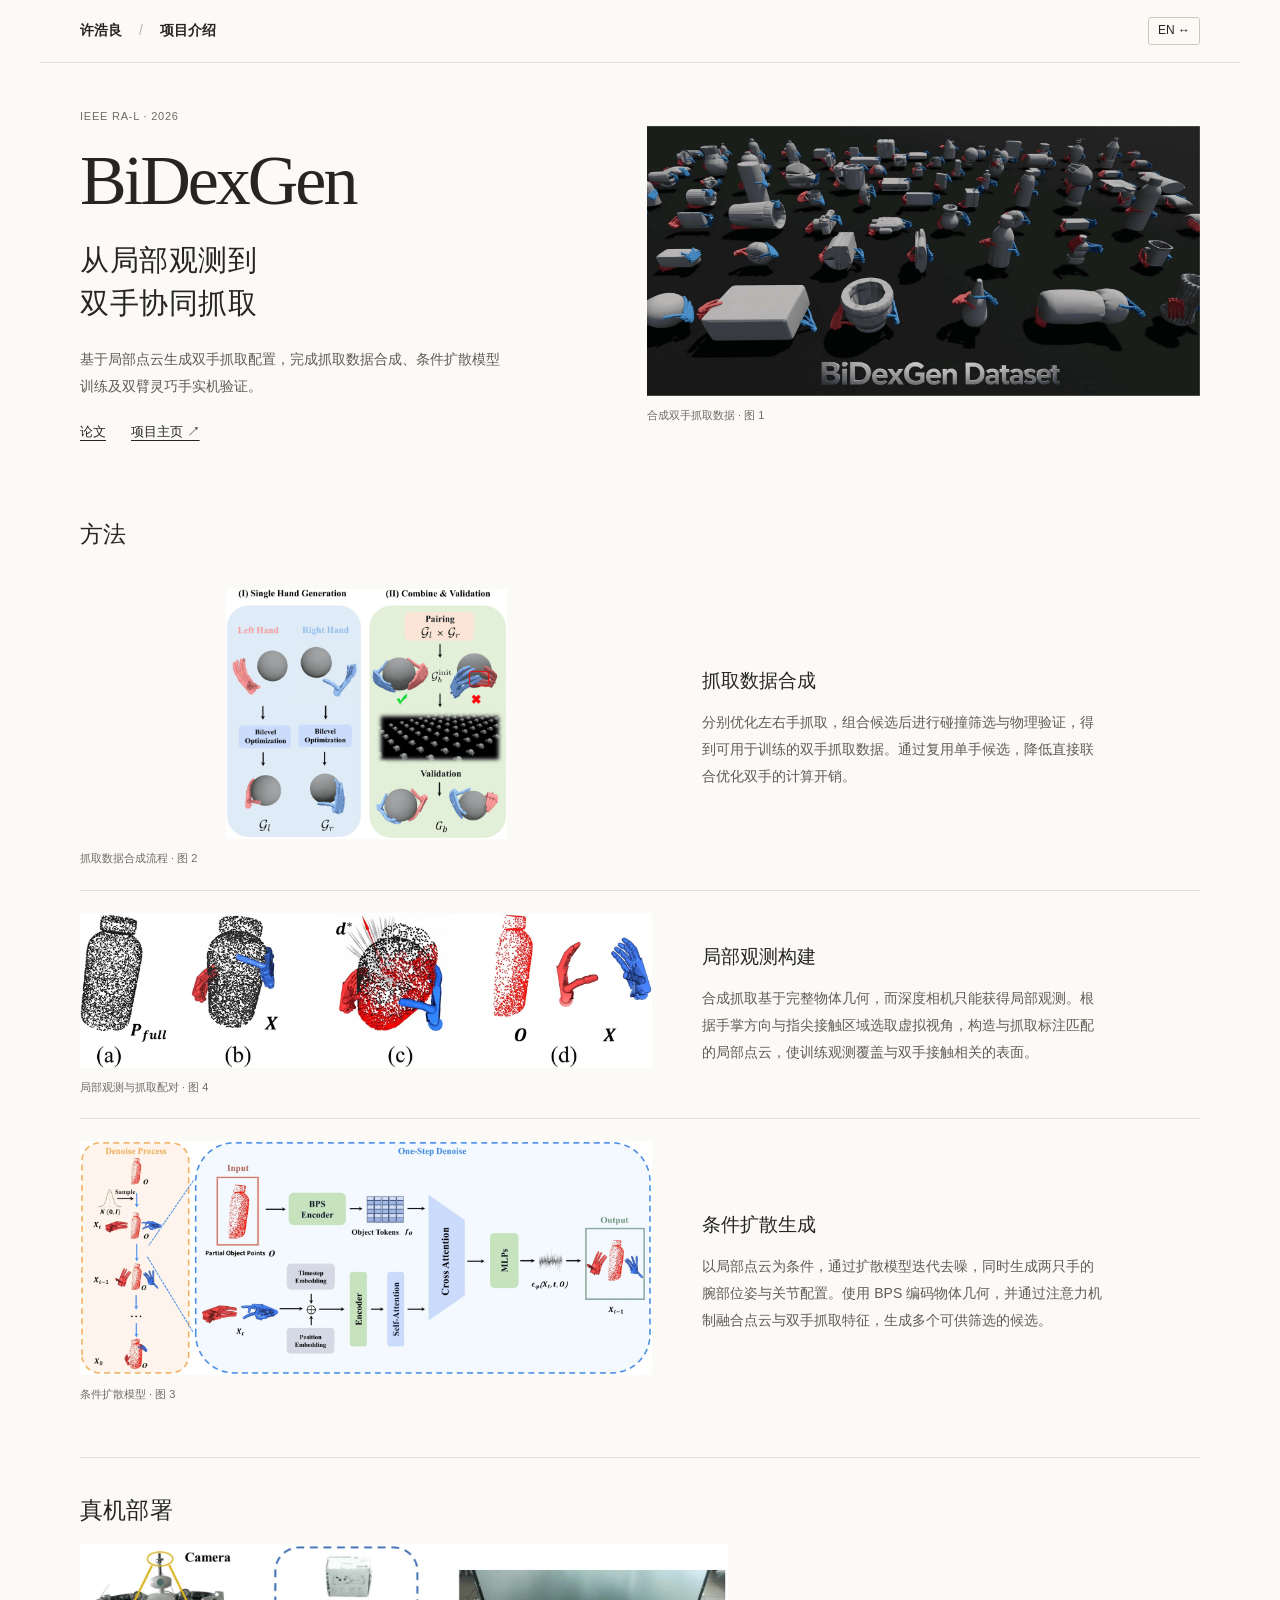
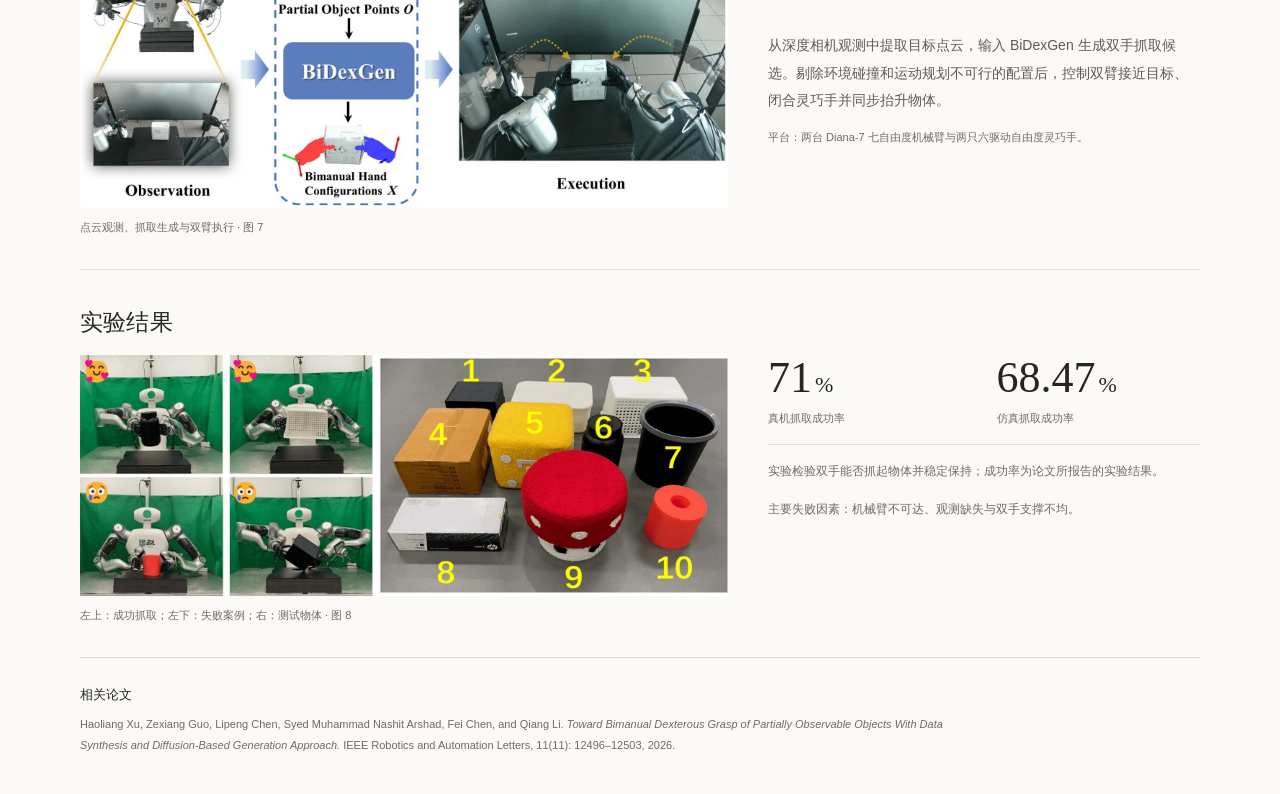
==== commit 75ba177a: "Simplify CV label and link BiDexGen project website" ====
--- a/projects/bidexgen.html
+++ b/projects/bidexgen.html
@@ -1,6 +1,6 @@
 <!DOCTYPE html>
 
-<html lang="zh-CN"><head><meta charset="utf-8"/><meta content="width=device-width, initial-scale=1" name="viewport"/><meta content="BiDexGen 项目介绍：从抓取数据合成、局部观测建模到双臂灵巧手实机验证。" name="description"/><title>BiDexGen · 许浩良</title><link href="../assets/favicon.svg" rel="icon"/><link href="project.css?v=20261104-editorial" rel="stylesheet"/><script defer="" src="project.js?v=20261104-editorial"></script></head><body><a class="skip" data-en="Skip to content" data-zh="跳转到正文" href="#main">跳转到正文</a><header class="topbar"><a class="home" href="../index.html"><span data-en="Haoliang Xu" data-zh="许浩良">许浩良</span> <span aria-hidden="true">/</span> <span data-en="Project notes" data-zh="项目介绍">项目介绍</span></a><div class="top-actions"><button aria-label="Switch to English" id="language" type="button">EN ↔</button></div></header><main id="main"><section class="hero"><div class="hero-copy"><p class="eyebrow">IEEE RA-L · 2026</p><h1>BiDexGen</h1><h2 class="hero-title" data-en="Bimanual grasping
+<html lang="zh-CN"><head><meta charset="utf-8"/><meta content="width=device-width, initial-scale=1" name="viewport"/><meta content="BiDexGen 项目介绍：从抓取数据合成、局部观测建模到双臂灵巧手实机验证。" name="description"/><title>BiDexGen · 许浩良</title><link href="../assets/favicon.svg" rel="icon"/><link href="project.css?v=20261104-editorial" rel="stylesheet"/><script defer="" src="project.js?v=20261104-paradex"></script></head><body><a class="skip" data-en="Skip to content" data-zh="跳转到正文" href="#main">跳转到正文</a><header class="topbar"><a class="home" href="../index.html"><span data-en="Haoliang Xu" data-zh="许浩良">许浩良</span> <span aria-hidden="true">/</span> <span data-en="Project notes" data-zh="项目介绍">项目介绍</span></a><div class="top-actions"><button aria-label="Switch to English" id="language" type="button">EN ↔</button></div></header><main id="main"><section class="hero"><div class="hero-copy"><p class="eyebrow">IEEE RA-L · 2026</p><h1>BiDexGen</h1><h2 class="hero-title" data-en="Bimanual grasping
 from partial observations" data-zh="从局部观测到
 双手协同抓取">从局部观测到
-双手协同抓取</h2><p class="lead" data-en="Generated bimanual grasp configurations from partial point clouds through grasp-data synthesis, conditional diffusion training and validation on a dual-arm dexterous-hand platform." data-zh="基于局部点云生成双手抓取配置，完成抓取数据合成、条件扩散模型训练及双臂灵巧手实机验证。">基于局部点云生成双手抓取配置，完成抓取数据合成、条件扩散模型训练及双臂灵巧手实机验证。</p><div class="hero-links"><a data-en="Paper" data-zh="论文" href="https://doi.org/10.1109/LRA.2026.3730312" rel="noopener" target="_blank">论文</a></div></div><figure class="hero-figure"><a aria-label="合成数据中的双手抓取示例 · 论文图 1" class="figure-link" data-figure="" href="../assets/projects/bidexgen/dataset.webp"><img alt="合成数据中的双手抓取示例 · 论文图 1" decoding="async" loading="lazy" src="../assets/projects/bidexgen/dataset.webp"/></a><figcaption data-en="Synthetic bimanual grasp data · Fig. 1" data-zh="合成双手抓取数据 · 图 1">合成双手抓取数据 · 图 1</figcaption></figure></section><section class="section" id="method"><div class="section-heading"><h2 data-en="Method" data-zh="方法">方法</h2></div><div class="method-panel data" id="panel-data"><figure class=""><a aria-label="单手优化 → 左右配对 → 几何筛选与物理验证 · 图 2" class="figure-link" data-figure="" href="../assets/projects/bidexgen/synthesis.webp"><img alt="单手优化 → 左右配对 → 几何筛选与物理验证 · 图 2" decoding="async" loading="lazy" src="../assets/projects/bidexgen/synthesis.webp"/></a><figcaption data-en="Grasp-data synthesis · Fig. 2" data-zh="抓取数据合成流程 · 图 2">抓取数据合成流程 · 图 2</figcaption></figure><div class="method-copy"><h3 data-en="Grasp-data synthesis" data-zh="抓取数据合成">抓取数据合成</h3><p data-en="Optimize left- and right-hand grasps separately, pair them, then filter collisions and validate stability to build training data. Reusing single-hand candidates reduces the computational cost of directly optimizing both hands jointly." data-zh="分别优化左右手抓取，组合候选后进行碰撞筛选与物理验证，得到可用于训练的双手抓取数据。通过复用单手候选，降低直接联合优化双手的计算开销。">分别优化左右手抓取，组合候选后进行碰撞筛选与物理验证，得到可用于训练的双手抓取数据。通过复用单手候选，降低直接联合优化双手的计算开销。</p></div></div><div class="method-panel view" id="panel-view"><figure class=""><a aria-label="完整几何、抓取标注、视角选择与观测—抓取对 · 图 4" class="figure-link" data-figure="" href="../assets/projects/bidexgen/observation.webp"><img alt="完整几何、抓取标注、视角选择与观测—抓取对 · 图 4" decoding="async" loading="lazy" src="../assets/projects/bidexgen/observation.webp"/></a><figcaption data-en="Pairing observations and grasps · Fig. 4" data-zh="局部观测与抓取配对 · 图 4">局部观测与抓取配对 · 图 4</figcaption></figure><div class="method-copy"><h3 data-en="Partial-observation construction" data-zh="局部观测构建">局部观测构建</h3><p data-en="Synthetic grasps are based on complete object geometry, while a depth camera provides only partial observations. Palm directions and fingertip contacts guide virtual-view selection, pairing grasp labels with partial clouds that expose contact-relevant surfaces for both hands." data-zh="合成抓取基于完整物体几何，而深度相机只能获得局部观测。根据手掌方向与指尖接触区域选取虚拟视角，构造与抓取标注匹配的局部点云，使训练观测覆盖与双手接触相关的表面。">合成抓取基于完整物体几何，而深度相机只能获得局部观测。根据手掌方向与指尖接触区域选取虚拟视角，构造与抓取标注匹配的局部点云，使训练观测覆盖与双手接触相关的表面。</p></div></div><div class="method-panel model" id="panel-model"><figure class=""><a aria-label="条件扩散过程与单步去噪网络 · 图 3" class="figure-link" data-figure="" href="../assets/projects/bidexgen/diffusion.webp"><img alt="条件扩散过程与单步去噪网络 · 图 3" decoding="async" loading="lazy" src="../assets/projects/bidexgen/diffusion.webp"/></a><figcaption data-en="Conditional diffusion model · Fig. 3" data-zh="条件扩散模型 · 图 3">条件扩散模型 · 图 3</figcaption></figure><div class="method-copy"><h3 data-en="Conditional diffusion generation" data-zh="条件扩散生成">条件扩散生成</h3><p data-en="Condition a diffusion model on a partial point cloud to jointly generate both wrist poses and hand joint configurations. BPS encodes object geometry, while attention combines point-cloud and grasp features to produce multiple candidates for screening." data-zh="以局部点云为条件，通过扩散模型迭代去噪，同时生成两只手的腕部位姿与关节配置。使用 BPS 编码物体几何，并通过注意力机制融合点云与双手抓取特征，生成多个可供筛选的候选。">以局部点云为条件，通过扩散模型迭代去噪，同时生成两只手的腕部位姿与关节配置。使用 BPS 编码物体几何，并通过注意力机制融合点云与双手抓取特征，生成多个可供筛选的候选。</p></div></div></section><section class="section" id="robot"><div class="section-heading"><h2 data-en="Real-robot deployment" data-zh="真机部署">真机部署</h2></div><div class="deployment-grid"><figure><a aria-label="真机部署流程 · 图 7" class="figure-link" data-figure="" href="../assets/projects/bidexgen/deployment.webp"><img alt="真机部署流程 · 图 7" decoding="async" loading="lazy" src="../assets/projects/bidexgen/deployment.webp"/></a><figcaption data-en="Point-cloud observation, grasp generation and dual-arm execution · Fig. 7" data-zh="点云观测、抓取生成与双臂执行 · 图 7">点云观测、抓取生成与双臂执行 · 图 7</figcaption></figure><div><p data-en="Extract the target point cloud from depth-camera observations and use BiDexGen to generate bimanual grasp candidates. Reject environmental collisions and motion-planning failures, then move both arms toward the object, close the hands and lift synchronously." data-zh="从深度相机观测中提取目标点云，输入 BiDexGen 生成双手抓取候选。剔除环境碰撞和运动规划不可行的配置后，控制双臂接近目标、闭合灵巧手并同步抬升物体。">从深度相机观测中提取目标点云，输入 BiDexGen 生成双手抓取候选。剔除环境碰撞和运动规划不可行的配置后，控制双臂接近目标、闭合灵巧手并同步抬升物体。</p><p class="small-note" data-en="Platform: two Diana-7 seven-DoF arms and two dexterous hands with six actuated DoFs each." data-zh="平台：两台 Diana-7 七自由度机械臂与两只六驱动自由度灵巧手。">平台：两台 Diana-7 七自由度机械臂与两只六驱动自由度灵巧手。</p></div></div></section><section class="section results" id="results"><div class="section-heading"><h2 data-en="Experiments" data-zh="实验结果">实验结果</h2></div><div class="results-grid"><div><figure class=""><a aria-label="左上：成功抓取；左下：失败案例；右：测试物体 · 图 8" class="figure-link" data-figure="" href="../assets/projects/bidexgen/experiments.webp"><img alt="左上：成功抓取；左下：失败案例；右：测试物体 · 图 8" decoding="async" loading="lazy" src="../assets/projects/bidexgen/experiments.webp"/></a><figcaption data-en="Upper left: successes; lower left: failures; right: test objects · Fig. 8" data-zh="左上：成功抓取；左下：失败案例；右：测试物体 · 图 8">左上：成功抓取；左下：失败案例；右：测试物体 · 图 8</figcaption></figure></div><div class="results-copy"><div class="metrics"><div><strong>71<span>%</span></strong><span data-en="Real-robot grasp success" data-zh="真机抓取成功率">真机抓取成功率</span></div><div><strong>68.47<span>%</span></strong><span data-en="Simulation grasp success" data-zh="仿真抓取成功率">仿真抓取成功率</span></div></div><p class="experiment-note" data-en="Trials assess whether both hands can lift and stably hold the object; success rates are reported under the paper’s experimental settings." data-zh="实验检验双手能否抓起物体并稳定保持；成功率为论文所报告的实验结果。">实验检验双手能否抓起物体并稳定保持；成功率为论文所报告的实验结果。</p><p data-en="Main failure factors: unreachable poses, incomplete observations and unbalanced support." data-zh="主要失败因素：机械臂不可达、观测缺失与双手支撑不均。">主要失败因素：机械臂不可达、观测缺失与双手支撑不均。</p></div></div></section><footer><p class="citation-label" data-en="Publication" data-zh="相关论文">相关论文</p><p>Haoliang Xu, Zexiang Guo, Lipeng Chen, Syed Muhammad Nashit Arshad, Fei Chen, and Qiang Li. <em>Toward Bimanual Dexterous Grasp of Partially Observable Objects With Data Synthesis and Diffusion-Based Generation Approach.</em> IEEE Robotics and Automation Letters, 11(11): 12496–12503, 2026. </p></footer></main><dialog aria-label="Figure viewer" id="figure-dialog"><div class="viewer-bar"><p id="figure-title"></p><button id="close-figure" type="button"><span data-en="Close ×" data-zh="关闭 ×">关闭 ×</span></button></div><img alt="" id="figure-large"/></dialog></body></html>+双手协同抓取</h2><p class="lead" data-en="Generated bimanual grasp configurations from partial point clouds through grasp-data synthesis, conditional diffusion training and validation on a dual-arm dexterous-hand platform." data-zh="基于局部点云生成双手抓取配置，完成抓取数据合成、条件扩散模型训练及双臂灵巧手实机验证。">基于局部点云生成双手抓取配置，完成抓取数据合成、条件扩散模型训练及双臂灵巧手实机验证。</p><div class="hero-links"><a data-en="Paper" data-zh="论文" href="https://doi.org/10.1109/LRA.2026.3730312" rel="noopener" target="_blank">论文</a> <a class="text-link" data-en="Project website ↗" data-zh="项目主页 ↗" href="https://xhaol.github.io/bidexgenweb/" rel="noopener" target="_blank">项目主页 ↗</a></div></div><figure class="hero-figure"><a aria-label="合成数据中的双手抓取示例 · 论文图 1" class="figure-link" data-figure="" href="../assets/projects/bidexgen/dataset.webp"><img alt="合成数据中的双手抓取示例 · 论文图 1" decoding="async" loading="lazy" src="../assets/projects/bidexgen/dataset.webp"/></a><figcaption data-en="Synthetic bimanual grasp data · Fig. 1" data-zh="合成双手抓取数据 · 图 1">合成双手抓取数据 · 图 1</figcaption></figure></section><section class="section" id="method"><div class="section-heading"><h2 data-en="Method" data-zh="方法">方法</h2></div><div class="method-panel data" id="panel-data"><figure class=""><a aria-label="单手优化 → 左右配对 → 几何筛选与物理验证 · 图 2" class="figure-link" data-figure="" href="../assets/projects/bidexgen/synthesis.webp"><img alt="单手优化 → 左右配对 → 几何筛选与物理验证 · 图 2" decoding="async" loading="lazy" src="../assets/projects/bidexgen/synthesis.webp"/></a><figcaption data-en="Grasp-data synthesis · Fig. 2" data-zh="抓取数据合成流程 · 图 2">抓取数据合成流程 · 图 2</figcaption></figure><div class="method-copy"><h3 data-en="Grasp-data synthesis" data-zh="抓取数据合成">抓取数据合成</h3><p data-en="Optimize left- and right-hand grasps separately, pair them, then filter collisions and validate stability to build training data. Reusing single-hand candidates reduces the computational cost of directly optimizing both hands jointly." data-zh="分别优化左右手抓取，组合候选后进行碰撞筛选与物理验证，得到可用于训练的双手抓取数据。通过复用单手候选，降低直接联合优化双手的计算开销。">分别优化左右手抓取，组合候选后进行碰撞筛选与物理验证，得到可用于训练的双手抓取数据。通过复用单手候选，降低直接联合优化双手的计算开销。</p></div></div><div class="method-panel view" id="panel-view"><figure class=""><a aria-label="完整几何、抓取标注、视角选择与观测—抓取对 · 图 4" class="figure-link" data-figure="" href="../assets/projects/bidexgen/observation.webp"><img alt="完整几何、抓取标注、视角选择与观测—抓取对 · 图 4" decoding="async" loading="lazy" src="../assets/projects/bidexgen/observation.webp"/></a><figcaption data-en="Pairing observations and grasps · Fig. 4" data-zh="局部观测与抓取配对 · 图 4">局部观测与抓取配对 · 图 4</figcaption></figure><div class="method-copy"><h3 data-en="Partial-observation construction" data-zh="局部观测构建">局部观测构建</h3><p data-en="Synthetic grasps are based on complete object geometry, while a depth camera provides only partial observations. Palm directions and fingertip contacts guide virtual-view selection, pairing grasp labels with partial clouds that expose contact-relevant surfaces for both hands." data-zh="合成抓取基于完整物体几何，而深度相机只能获得局部观测。根据手掌方向与指尖接触区域选取虚拟视角，构造与抓取标注匹配的局部点云，使训练观测覆盖与双手接触相关的表面。">合成抓取基于完整物体几何，而深度相机只能获得局部观测。根据手掌方向与指尖接触区域选取虚拟视角，构造与抓取标注匹配的局部点云，使训练观测覆盖与双手接触相关的表面。</p></div></div><div class="method-panel model" id="panel-model"><figure class=""><a aria-label="条件扩散过程与单步去噪网络 · 图 3" class="figure-link" data-figure="" href="../assets/projects/bidexgen/diffusion.webp"><img alt="条件扩散过程与单步去噪网络 · 图 3" decoding="async" loading="lazy" src="../assets/projects/bidexgen/diffusion.webp"/></a><figcaption data-en="Conditional diffusion model · Fig. 3" data-zh="条件扩散模型 · 图 3">条件扩散模型 · 图 3</figcaption></figure><div class="method-copy"><h3 data-en="Conditional diffusion generation" data-zh="条件扩散生成">条件扩散生成</h3><p data-en="Condition a diffusion model on a partial point cloud to jointly generate both wrist poses and hand joint configurations. BPS encodes object geometry, while attention combines point-cloud and grasp features to produce multiple candidates for screening." data-zh="以局部点云为条件，通过扩散模型迭代去噪，同时生成两只手的腕部位姿与关节配置。使用 BPS 编码物体几何，并通过注意力机制融合点云与双手抓取特征，生成多个可供筛选的候选。">以局部点云为条件，通过扩散模型迭代去噪，同时生成两只手的腕部位姿与关节配置。使用 BPS 编码物体几何，并通过注意力机制融合点云与双手抓取特征，生成多个可供筛选的候选。</p></div></div></section><section class="section" id="robot"><div class="section-heading"><h2 data-en="Real-robot deployment" data-zh="真机部署">真机部署</h2></div><div class="deployment-grid"><figure><a aria-label="真机部署流程 · 图 7" class="figure-link" data-figure="" href="../assets/projects/bidexgen/deployment.webp"><img alt="真机部署流程 · 图 7" decoding="async" loading="lazy" src="../assets/projects/bidexgen/deployment.webp"/></a><figcaption data-en="Point-cloud observation, grasp generation and dual-arm execution · Fig. 7" data-zh="点云观测、抓取生成与双臂执行 · 图 7">点云观测、抓取生成与双臂执行 · 图 7</figcaption></figure><div><p data-en="Extract the target point cloud from depth-camera observations and use BiDexGen to generate bimanual grasp candidates. Reject environmental collisions and motion-planning failures, then move both arms toward the object, close the hands and lift synchronously." data-zh="从深度相机观测中提取目标点云，输入 BiDexGen 生成双手抓取候选。剔除环境碰撞和运动规划不可行的配置后，控制双臂接近目标、闭合灵巧手并同步抬升物体。">从深度相机观测中提取目标点云，输入 BiDexGen 生成双手抓取候选。剔除环境碰撞和运动规划不可行的配置后，控制双臂接近目标、闭合灵巧手并同步抬升物体。</p><p class="small-note" data-en="Platform: two Diana-7 seven-DoF arms and two dexterous hands with six actuated DoFs each." data-zh="平台：两台 Diana-7 七自由度机械臂与两只六驱动自由度灵巧手。">平台：两台 Diana-7 七自由度机械臂与两只六驱动自由度灵巧手。</p></div></div></section><section class="section results" id="results"><div class="section-heading"><h2 data-en="Experiments" data-zh="实验结果">实验结果</h2></div><div class="results-grid"><div><figure class=""><a aria-label="左上：成功抓取；左下：失败案例；右：测试物体 · 图 8" class="figure-link" data-figure="" href="../assets/projects/bidexgen/experiments.webp"><img alt="左上：成功抓取；左下：失败案例；右：测试物体 · 图 8" decoding="async" loading="lazy" src="../assets/projects/bidexgen/experiments.webp"/></a><figcaption data-en="Upper left: successes; lower left: failures; right: test objects · Fig. 8" data-zh="左上：成功抓取；左下：失败案例；右：测试物体 · 图 8">左上：成功抓取；左下：失败案例；右：测试物体 · 图 8</figcaption></figure></div><div class="results-copy"><div class="metrics"><div><strong>71<span>%</span></strong><span data-en="Real-robot grasp success" data-zh="真机抓取成功率">真机抓取成功率</span></div><div><strong>68.47<span>%</span></strong><span data-en="Simulation grasp success" data-zh="仿真抓取成功率">仿真抓取成功率</span></div></div><p class="experiment-note" data-en="Trials assess whether both hands can lift and stably hold the object; success rates are reported under the paper’s experimental settings." data-zh="实验检验双手能否抓起物体并稳定保持；成功率为论文所报告的实验结果。">实验检验双手能否抓起物体并稳定保持；成功率为论文所报告的实验结果。</p><p data-en="Main failure factors: unreachable poses, incomplete observations and unbalanced support." data-zh="主要失败因素：机械臂不可达、观测缺失与双手支撑不均。">主要失败因素：机械臂不可达、观测缺失与双手支撑不均。</p></div></div></section><footer><p class="citation-label" data-en="Publication" data-zh="相关论文">相关论文</p><p>Haoliang Xu, Zexiang Guo, Lipeng Chen, Syed Muhammad Nashit Arshad, Fei Chen, and Qiang Li. <em>Toward Bimanual Dexterous Grasp of Partially Observable Objects With Data Synthesis and Diffusion-Based Generation Approach.</em> IEEE Robotics and Automation Letters, 11(11): 12496–12503, 2026. </p></footer></main><dialog aria-label="Figure viewer" id="figure-dialog"><div class="viewer-bar"><p id="figure-title"></p><button id="close-figure" type="button"><span data-en="Close ×" data-zh="关闭 ×">关闭 ×</span></button></div><img alt="" id="figure-large"/></dialog></body></html>
--- a/projects/project.css
+++ b/projects/project.css
@@ -10,3 +10,11 @@
 /* Continuous article layout: content stays visible without method controls. */
 .hero-links{margin-top:20px}.hero-links a{font-size:13px;text-decoration:underline;text-underline-offset:4px}.section-heading{margin-bottom:12px}.method-panel{min-height:0;padding:22px 0;gap:50px;grid-template-columns:1.15fr 1fr}.method-panel+.method-panel{border-top:1px solid var(--line)}.method-panel .figure-link,.method-panel.data .figure-link{min-height:0;border:0;padding:0;background:transparent}.method-panel.data img{height:250px}.method-panel img{max-height:250px}.figure-link{border:0;border-radius:0;padding:0;cursor:zoom-in}.hero-figure .figure-link{border-radius:0}.method-copy{padding:0}.method-copy h3{font-size:19px}.method-copy p{font-size:14px}.section-heading h2{font-size:23px}.hero-figure{transform:none}footer{padding-top:25px}.citation-label{color:var(--ink);margin-bottom:8px;font-size:13px}footer>p:not(.citation-label){font-size:11px;line-height:1.9;max-width:900px;color:var(--muted)}
 @media(max-width:650px){.method-panel{grid-template-columns:1fr;gap:15px;padding:22px 0}.method-panel.data img{height:auto;max-height:250px}.method-copy h3{font-size:18px}.method-copy p{font-size:13px}}
+body[data-project="ParaDexGrasp"] h1{font-size:clamp(38px,5.5vw,62px);letter-spacing:-2px}body[data-project="ParaDexGrasp"] .hero-figure .figure-link{background:#fff}body[data-project="ParaDexGrasp"] #results .results-grid{align-items:center}
+.demo-figure{min-width:0}.demo-figure video{display:block;width:100%;height:320px;object-fit:contain;background:#171717;border-radius:3px}.inhand-method{display:grid;grid-template-columns:1.55fr 1fr;gap:38px;align-items:center}.inhand-method-copy h3{font-size:18px;margin-bottom:8px}.inhand-method-copy h3:not(:first-child){margin-top:22px}.inhand-method-copy p,.inhand-implementation{font-size:14px;color:#605b54;line-height:1.95}.reference-link{text-decoration:underline;text-underline-offset:3px}.demo-grid{display:grid;grid-template-columns:1fr 1fr;gap:28px;margin-top:22px}.inhand-implementation{max-width:850px}body[data-project="In-hand Rotation"] main{padding-bottom:36px}body[data-project="In-hand Rotation"] h1{font-size:clamp(42px,5.5vw,62px)}
+@media(max-width:800px){.inhand-method{grid-template-columns:1fr;gap:20px}.inhand-method figure{max-width:680px}.inhand-method-copy{display:grid;grid-template-columns:1fr 1fr;gap:8px 25px}.inhand-method-copy h3{grid-row:1}.inhand-method-copy h3:not(:first-child){margin-top:0}.inhand-method-copy p{grid-row:2}}
+@media(max-width:650px){.demo-figure video{height:280px}.demo-grid{grid-template-columns:1fr;gap:23px}.inhand-method-copy{display:block}.inhand-method-copy h3:not(:first-child){margin-top:18px}}
+
+body[data-project="Tactile RL"] h1{font-size:clamp(42px,5.5vw,62px)}body[data-project="Tactile RL"] .method-panel{grid-template-columns:1.5fr 1fr;gap:34px}body[data-project="Tactile RL"] .method-panel img{max-height:290px}body[data-project="Tactile RL"] .method-copy p{max-width:none}@media(max-width:750px){body[data-project="Tactile RL"] .method-panel{grid-template-columns:1fr;gap:18px}body[data-project="Tactile RL"] .method-panel figure{max-width:650px}}
+
+.paradex-demo{max-width:680px;margin:20px auto 28px}.paradex-demo video{height:360px;width:100%;object-fit:contain}@media(max-width:650px){.paradex-demo video{height:280px}}
